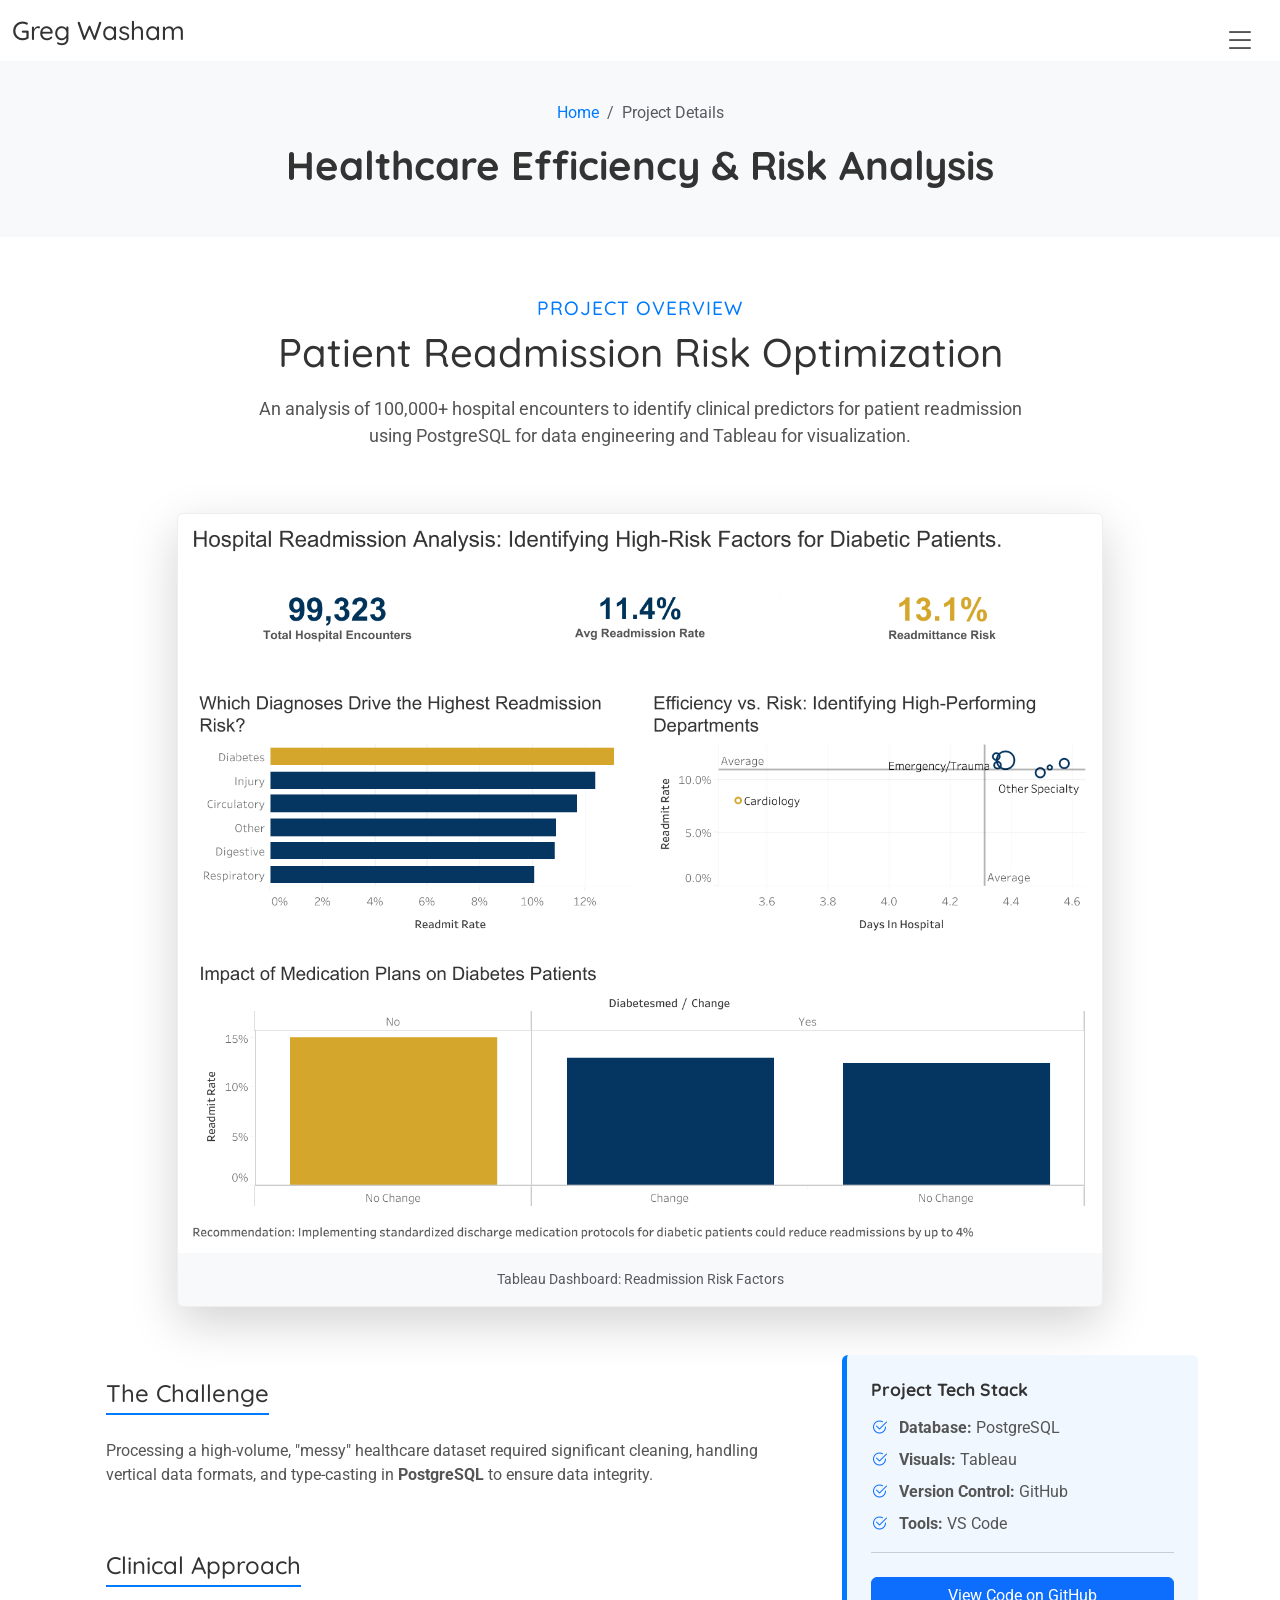
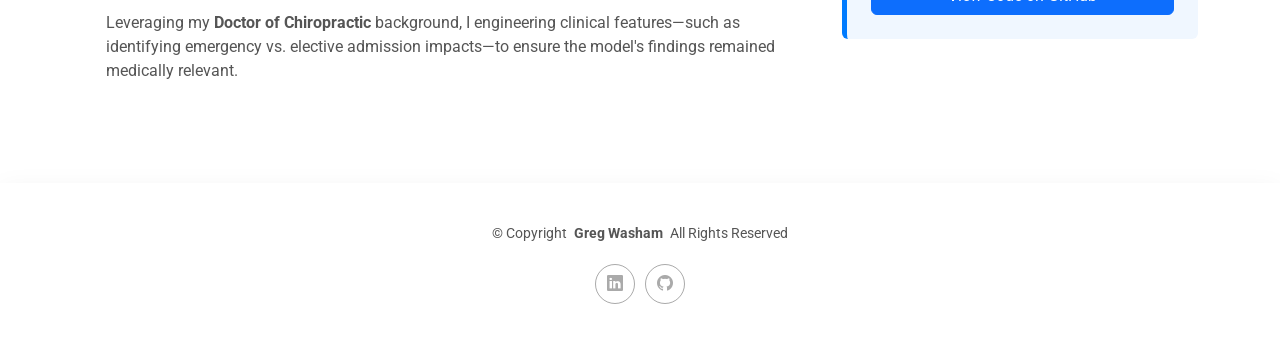
==== portfolio-details-diabetes.html @ 6ea6783a "Updated no-show analysis page" ====
<!DOCTYPE html>
<html lang="en">

<head>
  <meta charset="utf-8">
  <meta content="width=device-width, initial-scale=1.0" name="viewport">
  <title>Project Details - Greg Washam Portfolio</title>
  <meta name="description" content="Healthcare Data Analytics Project: Hospital Efficiency and Risk Analysis">

  <!-- Favicons -->
  <link href="assets/img/favicon.png" rel="icon">
  <link href="assets/img/apple-touch-icon.png" rel="apple-touch-icon">

  <!-- Fonts -->
  <link href="https://fonts.googleapis.com" rel="preconnect">
  <link href="https://fonts.gstatic.com" rel="preconnect" crossorigin>
  <link href="https://fonts.googleapis.com/css2?family=Roboto:wght@300;400;500;700&family=Raleway:wght@300;400;500;700&family=Quicksand:wght@300;400;500;600;700&display=swap" rel="stylesheet">

  <!-- Vendor CSS Files -->
  <link href="assets/vendor/bootstrap/css/bootstrap.min.css" rel="stylesheet">
  <link href="assets/vendor/bootstrap-icons/bootstrap-icons.css" rel="stylesheet">
  <link href="assets/vendor/aos/aos.css" rel="stylesheet">
  <link href="assets/vendor/glightbox/css/glightbox.min.css" rel="stylesheet">
  <link href="assets/vendor/swiper/swiper-bundle.min.css" rel="stylesheet">

  <!-- Main CSS File -->
  <link href="assets/css/main.css" rel="stylesheet">
</head>

<body class="portfolio-details-page">

  <header id="header" class="header d-flex align-items-center position-relative">
    <div class="container-fluid position-relative d-flex align-items-center justify-content-between">
      <a href="index.html" class="logo d-flex align-items-center">
        <h1 class="sitename">Greg Washam</h1>
      </a>
      <nav id="navmenu" class="navmenu">
        <ul>
          <li><a href="index.html#hero">Home</a></li>
          <li><a href="index.html#portfolio">Portfolio</a></li>
          <li><a href="index.html#contact">Contact</a></li>
        </ul>
        <i class="mobile-nav-toggle d-xl-none bi bi-list"></i>
      </nav>
    </div>
  </header>

  <main class="main">

  <!-- Page Title -->
  <div class="page-title" style="padding: 40px 0; background: #f8f9fa;">
    <div class="container text-center">
      <nav aria-label="breadcrumb">
        <ol class="breadcrumb justify-content-center" style="background: transparent;">
          <li class="breadcrumb-item"><a href="index.html">Home</a></li>
          <li class="breadcrumb-item active">Project Details</li>
        </ol>
      </nav>
      <h1 style="font-weight: 700;">Healthcare Efficiency & Risk Analysis</h1>
    </div>
  </div>

  <!-- Portfolio Details Section -->
  <section id="portfolio-details" class="portfolio-details" style="padding: 60px 0;">
    <div class="container">

      <div class="row text-center mb-5">
        <div class="col-lg-12">
          <h2 style="color: #007bff; font-size: 1.2rem; text-transform: uppercase; letter-spacing: 1px;">Project Overview</h2>
          <h3 style="font-size: 2.5rem; margin-bottom: 20px;">Patient Readmission Risk Optimization</h3>
          <p class="mx-auto" style="max-width: 800px; font-size: 1.1rem; color: #555;">
            An analysis of 100,000+ hospital encounters to identify clinical predictors for patient readmission using PostgreSQL for data engineering and Tableau for visualization.
          </p>
        </div>
      </div>

      <!-- Main Visual -->
      <div class="row justify-content-center mb-5">
        <div class="col-lg-10">
          <div class="shadow-lg rounded overflow-hidden bg-light" style="min-height: 300px; border: 1px solid #eee;">
            <!-- Remember to add your screenshot to this path -->
            <img src="assets/img/portfolio/diabetes-dashboard-main (2).png" alt="Tableau Dashboard" class="img-fluid">
            <div class="p-3 text-center text-muted small">Tableau Dashboard: Readmission Risk Factors</div>
          </div>
        </div>
      </div>

      <div class="row gy-4">
        <!-- Left Side: Detail Text -->
        <div class="col-lg-8">
          <div class="content-box p-4">
            <h4 style="border-bottom: 2px solid #007bff; display: inline-block; padding-bottom: 5px;">The Challenge</h4>
            <p class="mt-3">Processing a high-volume, "messy" healthcare dataset required significant cleaning, handling vertical data formats, and type-casting in <strong>PostgreSQL</strong> to ensure data integrity.</p>

            <h4 class="mt-5" style="border-bottom: 2px solid #007bff; display: inline-block; padding-bottom: 5px;">Clinical Approach</h4>
            <p class="mt-3">Leveraging my <strong>Doctor of Chiropractic</strong> background, I engineering clinical features—such as identifying emergency vs. elective admission impacts—to ensure the model's findings remained medically relevant.</p>
          </div>
        </div>

        <!-- Right Side: Quick Stats -->
        <div class="col-lg-4">
          <div class="p-4 rounded" style="background: #f0f7ff; border-left: 5px solid #007bff;">
            <h4 style="font-size: 1.1rem; font-weight: 700;">Project Tech Stack</h4>
            <ul class="list-unstyled mt-3">
              <li class="mb-2"><i class="bi bi-check2-circle text-primary me-2"></i> <strong>Database:</strong> PostgreSQL</li>
              <li class="mb-2"><i class="bi bi-check2-circle text-primary me-2"></i> <strong>Visuals:</strong> Tableau</li>
              <li class="mb-2"><i class="bi bi-check2-circle text-primary me-2"></i> <strong>Version Control:</strong> GitHub</li>
              <li class="mb-2"><i class="bi bi-check2-circle text-primary me-2"></i> <strong>Tools:</strong> VS Code</li>
            </ul>
            <hr>
            <a href="https://github.com/" class="btn btn-primary w-100 mt-2">View Code on GitHub</a>
          </div>
        </div>
      </div>

    </div>
  </section>

</main>

  <footer id="footer" class="footer">
    <div class="container">
      <div class="copyright text-center">
        <p>© <span>Copyright</span> <strong class="px-1">Greg Washam</strong> <span>All Rights Reserved</span></p>
      </div>
      <div class="social-links d-flex justify-content-center">
        <a href="https://www.linkedin.com/in/gregwasham/"><i class="bi bi-linkedin"></i></a>
        <a href="https://github.com/"><i class="bi bi-github"></i></a>
      </div>
    </div>
  </footer>

  <!-- Vendor JS Files -->
  <script src="assets/vendor/bootstrap/js/bootstrap.bundle.min.js"></script>
  <script src="assets/vendor/aos/aos.js"></script>
  <script src="assets/vendor/glightbox/js/glightbox.min.js"></script>
  <script src="assets/vendor/swiper/swiper-bundle.min.js"></script>
  <script src="assets/js/main.js"></script>

</body>
</html>
---- assets/css/main.css ----
/**
* Template Name: MinimalFolio
* Template URL: https://bootstrapmade.com/minimalfolio-bootstrap-portfolio-template/
* Updated: Aug 05 2025 with Bootstrap v5.3.7
* Author: BootstrapMade.com
* License: https://bootstrapmade.com/license/
*/

/*--------------------------------------------------------------
# Font & Color Variables
# Help: https://bootstrapmade.com/color-system/
--------------------------------------------------------------*/
/* Fonts */
:root {
  --default-font: "Roboto",  system-ui, -apple-system, "Segoe UI", Roboto, "Helvetica Neue", Arial, "Noto Sans", "Liberation Sans", sans-serif, "Apple Color Emoji", "Segoe UI Emoji", "Segoe UI Symbol", "Noto Color Emoji";
  --heading-font: "Quicksand",  sans-serif;
  --nav-font: "Raleway",  sans-serif;
}

/* Global Colors - The following color variables are used throughout the website. Updating them here will change the color scheme of the entire website */
:root { 
  --background-color: #ffffff; /* Background color for the entire website, including individual sections */
  --default-color: #555555; /* Default color used for the majority of the text content across the entire website */
  --heading-color: #333333; /* Color for headings, subheadings and title throughout the website */
  --accent-color: #007bff; /* Accent color that represents your brand on the website. It's used for buttons, links, and other elements that need to stand out */
  --surface-color: #ffffff; /* The surface color is used as a background of boxed elements within sections, such as cards, icon boxes, or other elements that require a visual separation from the global background. */
  --contrast-color: #ffffff; /* Contrast color for text, ensuring readability against backgrounds of accent, heading, or default colors. */
}

/* Nav Menu Colors - The following color variables are used specifically for the navigation menu. They are separate from the global colors to allow for more customization options */
:root {
  --nav-color: #555555;  /* The default color of the main navmenu links */
  --nav-hover-color: #000000; /* Applied to main navmenu links when they are hovered over or active */
  --nav-mobile-background-color: #fafafa; /* Used as the background color for mobile navigation menu */
  --nav-dropdown-background-color: #ffffff; /* Used as the background color for dropdown items that appear when hovering over primary navigation items */
  --nav-dropdown-color: #8f8f8f; /* Used for navigation links of the dropdown items in the navigation menu. */
  --nav-dropdown-hover-color: #000000; /* Similar to --nav-hover-color, this color is applied to dropdown navigation links when they are hovered over. */
}

/* Color Presets - These classes override global colors when applied to any section or element, providing reuse of the sam color scheme. */

.light-background {
  --background-color: #fafafa;
  --surface-color: #ffffff;
}

.dark-background {
  --background-color: #060606;
  --default-color: #ffffff;
  --heading-color: #ffffff;
  --surface-color: #252525;
  --contrast-color: #ffffff;
}

/* Smooth scroll */
:root {
  scroll-behavior: smooth;
}

/*--------------------------------------------------------------
# General Styling & Shared Classes
--------------------------------------------------------------*/
body {
  color: var(--default-color);
  background-color: var(--background-color);
  font-family: var(--default-font);
}

a {
  color: var(--accent-color);
  text-decoration: none;
  transition: 0.3s;
}

a:hover {
  color: color-mix(in srgb, var(--accent-color), transparent 25%);
  text-decoration: none;
}

h1,
h2,
h3,
h4,
h5,
h6 {
  color: var(--heading-color);
  font-family: var(--heading-font);
}

/* PHP Email Form Messages
------------------------------*/
.php-email-form .error-message {
  display: none;
  background: #df1529;
  color: #ffffff;
  text-align: left;
  padding: 15px;
  margin-bottom: 24px;
  font-weight: 600;
}

.php-email-form .sent-message {
  display: none;
  color: #ffffff;
  background: #059652;
  text-align: center;
  padding: 15px;
  margin-bottom: 24px;
  font-weight: 600;
}

.php-email-form .loading {
  display: none;
  background: var(--surface-color);
  text-align: center;
  padding: 15px;
  margin-bottom: 24px;
}

.php-email-form .loading:before {
  content: "";
  display: inline-block;
  border-radius: 50%;
  width: 24px;
  height: 24px;
  margin: 0 10px -6px 0;
  border: 3px solid var(--accent-color);
  border-top-color: var(--surface-color);
  animation: php-email-form-loading 1s linear infinite;
}

@keyframes php-email-form-loading {
  0% {
    transform: rotate(0deg);
  }

  100% {
    transform: rotate(360deg);
  }
}

/*--------------------------------------------------------------
# Global Header
--------------------------------------------------------------*/
.header {
  --background-color: rgba(255, 255, 255, 0);
  color: var(--default-color);
  background-color: var(--background-color);
  padding: 15px 0;
  transition: all 0.5s;
  z-index: 997;
}

.header .logo {
  line-height: 1;
}

.header .logo img {
  max-height: 32px;
  margin-right: 8px;
}

.header .logo h1 {
  font-size: 26px;
  margin: 0;
  font-weight: 500;
  color: var(--heading-color);
}

/*--------------------------------------------------------------
# Navigation Menu
--------------------------------------------------------------*/
/* Navmenu */
.mobile-nav-toggle {
  background-color: var(--background-color);
  padding: 4px;
  color: var(--nav-color);
  position: fixed;
  top: 20px;
  right: 20px;
  font-size: 32px;
  line-height: 0;
  cursor: pointer;
  display: block !important;
  z-index: 998;
  transition: 0.3s;
}

.mobile-nav-toggle:hover {
  color: var(--nav-hover-color);
}

.navmenu {
  position: fixed;
  top: 0;
  bottom: 0;
  right: -300px;
  z-index: 997;
  transition: 0.3s;
  width: 300px;
  overflow: hidden;
}

.navmenu ul {
  display: block;
  list-style: none;
  padding: 10px 0;
  margin: 0;
  overflow-y: auto;
  transition: 0.3s;
  z-index: 998;
}

.navmenu a,
.navmenu a:focus {
  color: var(--nav-dropdown-color);
  padding: 10px 20px;
  font-family: var(--nav-font);
  font-size: 15px;
  font-weight: 400;
  display: flex;
  align-items: center;
  justify-content: space-between;
  white-space: nowrap;
  transition: 0.3s;
}

.navmenu a i,
.navmenu a:focus i {
  font-size: 12px;
  line-height: 0;
  margin-left: 5px;
  width: 30px;
  height: 30px;
  display: flex;
  align-items: center;
  justify-content: center;
  border-radius: 50%;
  transition: 0.3s;
  background-color: color-mix(in srgb, var(--accent-color), transparent 90%);
}

.navmenu a i:hover,
.navmenu a:focus i:hover {
  background-color: var(--accent-color);
  color: var(--contrast-color);
}

.navmenu a:hover,
.navmenu .active,
.navmenu .active:focus {
  color: var(--nav-dropdown-hover-color);
}

.navmenu .active i,
.navmenu .active:focus i {
  background-color: var(--accent-color);
  color: var(--contrast-color);
  transform: rotate(180deg);
}

.navmenu .dropdown ul {
  position: static;
  display: none;
  z-index: 99;
  padding: 10px 0;
  margin: 10px 20px;
  box-shadow: none;
  transition: all 0.5s ease-in-out;
}

.navmenu .dropdown>.dropdown-active {
  display: block;
  background-color: var(--nav-dropdown-background-color);
  border: 1px solid color-mix(in srgb, var(--nav-dropdown-color), transparent 90%);
}

.mobile-nav-active {
  overflow: hidden;
}

.mobile-nav-active .mobile-nav-toggle {
  right: 310px;
  font-size: 36px;
}

.mobile-nav-active .navmenu {
  position: fixed;
  overflow: hidden;
  top: 0;
  bottom: 0;
  right: 0;
  background-color: var(--nav-mobile-background-color);
  transition: 0.3s;
}

/*--------------------------------------------------------------
# Global Footer
--------------------------------------------------------------*/
.footer {
  color: var(--default-color);
  background-color: var(--background-color);
  font-size: 14px;
  padding: 40px 0;
  position: relative;
  box-shadow: 0 5px 25px rgba(0, 0, 0, 0.05);
}

.footer .copyright p {
  margin-bottom: 0;
}

.footer .social-links {
  margin-top: 20px;
}

.footer .social-links a {
  display: flex;
  align-items: center;
  justify-content: center;
  width: 40px;
  height: 40px;
  border-radius: 50%;
  border: 1px solid color-mix(in srgb, var(--default-color), transparent 50%);
  font-size: 16px;
  color: color-mix(in srgb, var(--default-color), transparent 50%);
  margin: 0 5px;
  transition: 0.3s;
}

.footer .social-links a:hover {
  color: var(--accent-color);
  border-color: var(--accent-color);
}

.footer .credits {
  margin-top: 10px;
  font-size: 13px;
  text-align: center;
}

/*--------------------------------------------------------------
# Preloader
--------------------------------------------------------------*/
#preloader {
  position: fixed;
  inset: 0;
  z-index: 9999;
  overflow: hidden;
  background-color: var(--background-color);
  transition: all 0.6s ease-out;
  width: 100%;
  height: 100vh;
  display: flex;
  align-items: center;
  justify-content: center;
}

#preloader div {
  width: 13px;
  height: 13px;
  background-color: var(--accent-color);
  border-radius: 50%;
  animation-timing-function: cubic-bezier(0, 1, 1, 0);
  position: absolute;
  left: 50%;
}

#preloader div:nth-child(1) {
  left: calc(50% + 8px);
  animation: animate-preloader-1 0.6s infinite;
}

#preloader div:nth-child(2) {
  left: calc(50% + 8px);
  animation: animate-preloader-2 0.6s infinite;
}

#preloader div:nth-child(3) {
  left: calc(50% + 32px);
  animation: animate-preloader-2 0.6s infinite;
}

#preloader div:nth-child(4) {
  left: calc(50% + 56px);
  animation: animate-preloader-3 0.6s infinite;
}

@keyframes animate-preloader-1 {
  0% {
    transform: scale(0);
  }

  100% {
    transform: scale(1);
  }
}

@keyframes animate-preloader-3 {
  0% {
    transform: scale(1);
  }

  100% {
    transform: scale(0);
  }
}

@keyframes animate-preloader-2 {
  0% {
    transform: translate(0, 0);
  }

  100% {
    transform: translate(24px, 0);
  }
}

/*--------------------------------------------------------------
# Scroll Top Button
--------------------------------------------------------------*/
.scroll-top {
  position: fixed;
  visibility: hidden;
  opacity: 0;
  right: 15px;
  bottom: 15px;
  z-index: 99999;
  background-color: var(--accent-color);
  width: 40px;
  height: 40px;
  border-radius: 4px;
  transition: all 0.4s;
}

.scroll-top i {
  font-size: 24px;
  color: var(--contrast-color);
  line-height: 0;
}

.scroll-top:hover {
  background-color: color-mix(in srgb, var(--accent-color), transparent 20%);
  color: var(--contrast-color);
}

.scroll-top.active {
  visibility: visible;
  opacity: 1;
}

/*--------------------------------------------------------------
# Disable aos animation delay on mobile devices
--------------------------------------------------------------*/
@media screen and (max-width: 768px) {
  [data-aos-delay] {
    transition-delay: 0 !important;
  }
}

/*--------------------------------------------------------------
# Global Page Titles & Breadcrumbs
--------------------------------------------------------------*/
.page-title {
  text-align: center;
  padding: 20px 0;
}

.page-title .breadcrumbs {
  margin-bottom: 1.5rem;
}

.page-title .breadcrumbs .breadcrumb {
  justify-content: center;
  margin: 0;
  padding: 0;
  background: none;
}

.page-title .breadcrumbs .breadcrumb .breadcrumb-item {
  font-size: 0.9rem;
  color: color-mix(in srgb, var(--default-color), transparent 30%);
}

.page-title .breadcrumbs .breadcrumb .breadcrumb-item.active {
  color: var(--accent-color);
}

.page-title .breadcrumbs .breadcrumb .breadcrumb-item a {
  color: inherit;
  text-decoration: none;
  transition: color 0.3s ease;
  font-weight: 300;
}

.page-title .breadcrumbs .breadcrumb .breadcrumb-item a:hover {
  color: var(--accent-color);
}

.page-title .breadcrumbs .breadcrumb .breadcrumb-item a i {
  font-size: 0.9rem;
  margin-right: 0.2rem;
}

.page-title .breadcrumbs .breadcrumb .breadcrumb-item+.breadcrumb-item::before {
  color: color-mix(in srgb, var(--default-color), transparent 50%);
}

.page-title .title-wrapper {
  max-width: 800px;
  margin: 0 auto;
  padding: 1rem 0;
}

.page-title .title-wrapper h1 {
  font-size: 2.5rem;
  margin-bottom: 1rem;
  font-weight: 400;
  color: var(--heading-color);
}

.page-title .title-wrapper p {
  font-size: 1.1rem;
  color: color-mix(in srgb, var(--default-color), transparent 20%);
  margin: 0;
  line-height: 1.6;
}

@media (max-width: 768px) {
  .page-title .title-wrapper h1 {
    font-size: 2rem;
  }

  .page-title .title-wrapper p {
    font-size: 1rem;
  }
}

@media (max-width: 576px) {
  .page-title .title-wrapper h1 {
    font-size: 1.75rem;
  }
}

/*--------------------------------------------------------------
# Global Sections
--------------------------------------------------------------*/
section,
.section {
  color: var(--default-color);
  background-color: var(--background-color);
  padding: 60px 0;
  overflow: clip;
}

/*--------------------------------------------------------------
# Global Section Titles
--------------------------------------------------------------*/
.section-title {
  text-align: center;
  padding-bottom: 60px;
  position: relative;
}

.section-title h2 {
  font-size: 32px;
  font-weight: 400;
  margin-bottom: 15px;
}

.section-title p {
  margin-bottom: 0;
  font-size: 14px;
  font-weight: 300;
}

/*--------------------------------------------------------------
# Hero Section
--------------------------------------------------------------*/
.hero {
  padding-top: 60px;
  min-height: 100vh;
  display: flex;
  align-items: center;
  padding-bottom: 120px;
  /* Typographic system for hero */
  /* CTAs */
  /* Meta row */
  /* Portrait block */
  /* Gentle section visual calm */
  /* Spacing rhythm */
  /* Subtle parallax simulation for large screens */
  /* Responsive refinements */
}

.hero .intro .eyebrow .dot {
  width: 8px;
  height: 8px;
  border-radius: 50%;
  background: var(--accent-color);
  flex: 0 0 auto;
}

.hero .intro .eyebrow .text {
  font-family: var(--nav-font);
  font-size: 14px;
  letter-spacing: 0.12em;
  text-transform: uppercase;
  color: color-mix(in srgb, var(--default-color), transparent 30%);
}

.hero .intro .display-heading {
  font-family: var(--heading-font);
  font-weight: 300;
  font-size: clamp(36px, 5vw, 56px);
  line-height: 1.15;
  letter-spacing: -0.02em;
  margin-bottom: 10px;
}

.hero .intro .lead {
  font-size: 18px;
  line-height: 1.8;
  color: color-mix(in srgb, var(--default-color), transparent 10%);
  max-width: 58ch;
}

.hero .btn-ghost {
  --_border: color-mix(in srgb, var(--default-color), transparent 80%);
  --_hover: color-mix(in srgb, var(--accent-color), transparent 85%);
  border: 1px solid var(--_border);
  color: var(--default-color);
  background-color: var(--surface-color);
  padding: 10px 18px;
  border-radius: 8px;
  transition: all 0.3s ease-in-out;
}

.hero .btn-ghost:hover,
.hero .btn-ghost:focus {
  border-color: var(--accent-color);
  color: var(--accent-color);
  box-shadow: 0 6px 20px color-mix(in srgb, var(--accent-color), transparent 90%);
  outline: none;
}

.hero .btn-ghost:active {
  transform: translateY(1px);
}

.hero .link-underline {
  position: relative;
  color: var(--accent-color);
  font-weight: 400;
  padding-bottom: 2px;
  transition: color 0.3s ease-in-out;
}

.hero .link-underline:after {
  content: "";
  position: absolute;
  left: 0;
  bottom: -2px;
  width: 100%;
  height: 1px;
  background: color-mix(in srgb, var(--accent-color), transparent 40%);
  transform: scaleX(0.6);
  transform-origin: left;
  transition: transform 0.3s ease-in-out, background 0.3s ease-in-out;
}

.hero .link-underline:hover,
.hero .link-underline:focus {
  color: color-mix(in srgb, var(--accent-color), transparent 10%);
  outline: none;
  border-radius: 4px;
}

.hero .link-underline:hover:after,
.hero .link-underline:focus:after {
  transform: scaleX(1);
  background: var(--accent-color);
}

.hero .meta .meta-item {
  color: color-mix(in srgb, var(--default-color), transparent 20%);
}

.hero .meta .meta-item i {
  color: var(--accent-color);
}

.hero .portrait-wrap .portrait-img {
  width: 100%;
  height: auto;
  border-radius: 10px;
  display: block;
  box-shadow: 0 20px 60px color-mix(in srgb, var(--default-color), transparent 90%);
  transform: translateZ(0);
  transition: transform 0.4s ease-in-out, box-shadow 0.4s ease-in-out;
}

.hero .portrait-wrap:hover .portrait-img {
  transform: scale(1.015);
  box-shadow: 0 28px 80px color-mix(in srgb, var(--accent-color), transparent 90%);
}

.hero .portrait-wrap .badge.note {
  position: absolute;
  right: 12px;
  bottom: 12px;
  display: inline-flex;
  align-items: center;
  gap: 8px;
  padding: 8px 12px;
  border-radius: 999px;
  background: color-mix(in srgb, var(--accent-color), var(--surface-color) 85%);
  color: var(--default-color);
  font-size: 13px;
  backdrop-filter: blur(6px);
  box-shadow: 0 10px 30px color-mix(in srgb, var(--accent-color), transparent 88%);
}

.hero .portrait-wrap .badge.note i {
  color: var(--accent-color);
}

section .hero {
  background: var(--background-color);
}

.hero .cta-group {
  gap: 16px;
}

@media (min-width: 992px) {
  .hero .portrait-wrap {
    will-change: transform;
  }
}

@media (max-width: 992px) {
  .hero .intro .lead {
    font-size: 17px;
  }

  .hero .portrait-wrap .badge.note {
    transform: scale(0.95);
  }
}

@media (max-width: 576px) {
  .hero .intro .display-heading {
    font-size: 34px;
  }

  .hero .cta-group {
    flex-direction: column;
    align-items: flex-start;
  }
}

/*--------------------------------------------------------------
# About Section
--------------------------------------------------------------*/
.about {
  /* Layout rhythm */
  --maxw: 1200px;
  --space-1: 16px;
  --space-2: 24px;
  --space-3: 40px;
  --space-4: 64px;
  --radius-s: 6px;
  --shadow-soft: 0 10px 30px color-mix(in srgb, var(--default-color), transparent 92%);
}

.about .container {
  max-width: var(--maxw);
}

.about .intro-wrap {
  margin-bottom: var(--space-4);
}

.about .intro-content .eyebrow {
  display: inline-block;
  letter-spacing: 0.12em;
  text-transform: uppercase;
  font-size: 12px;
  color: color-mix(in srgb, var(--default-color), transparent 40%);
  margin-bottom: var(--space-1);
}

.about .intro-content .headline {
  font-family: var(--heading-font);
  font-weight: 300;
  line-height: 1.2;
  font-size: clamp(28px, 4vw, 44px);
  margin: 0 0 var(--space-2) 0;
}

.about .intro-content .lead {
  font-size: 18px;
  line-height: 1.8;
  color: color-mix(in srgb, var(--default-color), transparent 10%);
  margin-bottom: var(--space-2);
}

.about .intro-content p {
  line-height: 1.8;
  margin-bottom: var(--space-2);
  color: color-mix(in srgb, var(--default-color), transparent 5%);
}

.about .intro-content .cta-group {
  display: flex;
  gap: var(--space-2);
  align-items: center;
  margin-top: var(--space-2);
}

.about .intro-content .cta-group .btn-ghost {
  display: inline-flex;
  align-items: center;
  gap: 8px;
  padding: 12px 18px;
  border-radius: var(--radius-s);
  color: var(--accent-color);
  background: color-mix(in srgb, var(--accent-color), transparent 92%);
  border: 1px solid color-mix(in srgb, var(--accent-color), transparent 70%);
  transition: 0.3s ease-in-out;
}

.about .intro-content .cta-group .btn-ghost:hover,
.about .intro-content .cta-group .btn-ghost:focus {
  color: var(--contrast-color);
  background: var(--accent-color);
  border-color: var(--accent-color);
  outline: none;
  box-shadow: 0 0 0 3px color-mix(in srgb, var(--accent-color), transparent 70%);
}

.about .intro-content .cta-group .link-underline {
  display: inline-flex;
  align-items: center;
  gap: 8px;
  position: relative;
  color: var(--accent-color);
  padding-bottom: 4px;
  transition: 0.3s ease-in-out;
}

.about .intro-content .cta-group .link-underline::after {
  content: "";
  position: absolute;
  left: 0;
  right: 0;
  bottom: 0;
  height: 1px;
  background: color-mix(in srgb, var(--accent-color), transparent 40%);
  transform: scaleX(0.4);
  transform-origin: left;
  transition: 0.3s ease-in-out;
}

.about .intro-content .cta-group .link-underline:hover,
.about .intro-content .cta-group .link-underline:focus {
  color: color-mix(in srgb, var(--accent-color), transparent 10%);
  outline: none;
}

.about .intro-content .cta-group .link-underline:hover::after,
.about .intro-content .cta-group .link-underline:focus::after {
  transform: scaleX(1);
}

.about .profile-figure {
  margin: 0;
}

.about .profile-figure .profile-photo {
  width: 88%;
  max-width: 440px;
  border-radius: 18px;
  box-shadow: var(--shadow-soft);
  transform: translateY(0);
  transition: transform 0.3s ease-in-out;
}

.about .profile-figure .profile-caption {
  margin-top: var(--space-2);
  display: flex;
  align-items: center;
  gap: var(--space-2);
}

.about .profile-figure .profile-caption .signature {
  max-width: 160px;
  filter: grayscale(100%);
  opacity: 0.85;
}

.about .profile-figure .profile-caption .meta {
  font-size: 14px;
  color: color-mix(in srgb, var(--default-color), transparent 20%);
}

.about .profile-figure .profile-caption .meta .funfact {
  font-size: 13px;
  margin-top: 4px;
  color: color-mix(in srgb, var(--default-color), transparent 35%);
}

.about .profile-figure:hover .profile-photo {
  transform: translateY(-4px);
}

.about .skills-wrap {
  margin-top: var(--space-4);
  margin-bottom: var(--space-4);
}

.about .skills-wrap .skill-item {
  padding: var(--space-2);
  border-radius: var(--radius-s);
  transition: 0.3s ease-in-out;
  background: color-mix(in srgb, var(--surface-color), var(--accent-color) 2%);
  border: 1px solid color-mix(in srgb, var(--default-color), transparent 88%);
  height: 100%;
}

.about .skills-wrap .skill-item i {
  font-size: 24px;
  color: var(--accent-color);
  margin-bottom: var(--space-1);
  display: inline-block;
}

.about .skills-wrap .skill-item h3 {
  font-size: 16px;
  margin-bottom: 6px;
  font-weight: 500;
}

.about .skills-wrap .skill-item p {
  margin: 0;
  font-size: 14px;
  color: color-mix(in srgb, var(--default-color), transparent 25%);
}

.about .skills-wrap .skill-item:hover {
  transform: translateY(-3px);
  border-color: color-mix(in srgb, var(--accent-color), transparent 60%);
  box-shadow: var(--shadow-soft);
}

.about .journey-wrap {
  margin-bottom: var(--space-4);
}

.about .journey-wrap .timeline-item {
  position: relative;
  padding-left: 26px;
}

.about .journey-wrap .timeline-item time {
  display: inline-block;
  font-size: 12px;
  letter-spacing: 0.08em;
  text-transform: uppercase;
  color: color-mix(in srgb, var(--default-color), transparent 45%);
  margin-bottom: 6px;
}

.about .journey-wrap .timeline-item h4 {
  font-size: 18px;
  font-weight: 400;
  margin: 0 0 6px;
}

.about .journey-wrap .timeline-item p {
  font-size: 14px;
  color: color-mix(in srgb, var(--default-color), transparent 25%);
  margin: 0;
}

.about .journey-wrap .timeline-item .dot {
  position: absolute;
  left: 0;
  top: 4px;
  width: 10px;
  height: 10px;
  border-radius: 50%;
  background: var(--accent-color);
  box-shadow: 0 0 0 6px color-mix(in srgb, var(--accent-color), transparent 80%);
}

.about .personal-quote {
  margin: var(--space-3) 0 var(--space-4);
  padding: var(--space-2) 0;
  text-align: center;
}

.about .personal-quote p {
  font-family: var(--heading-font);
  font-weight: 300;
  font-size: clamp(20px, 3vw, 28px);
  line-height: 1.5;
  color: color-mix(in srgb, var(--default-color), transparent 5%);
  margin: 0 auto;
  max-width: 800px;
}

.about .facts-wrap .fact-pill {
  display: flex;
  align-items: center;
  justify-content: center;
  gap: 10px;
  padding: 10px 14px;
  border-radius: 999px;
  border: 1px solid color-mix(in srgb, var(--default-color), transparent 85%);
  background: var(--surface-color);
  color: color-mix(in srgb, var(--default-color), transparent 10%);
  transition: 0.3s ease-in-out;
}

.about .facts-wrap .fact-pill i {
  color: var(--accent-color);
}

.about .facts-wrap .fact-pill span {
  font-size: 14px;
}

.about .facts-wrap .fact-pill:hover {
  transform: translateY(-2px);
  border-color: color-mix(in srgb, var(--accent-color), transparent 60%);
  box-shadow: var(--shadow-soft);
}

.about .facts-wrap .fact-pill:focus-within {
  box-shadow: 0 0 0 3px color-mix(in srgb, var(--accent-color), transparent 70%);
}

@media (max-width: 992px) {
  .about .profile-figure {
    text-align: center !important;
  }

  .about .profile-figure .profile-photo {
    width: 72%;
  }

  .about .intro-content .cta-group {
    flex-wrap: wrap;
  }
}

@media (max-width: 576px) {
  .about .profile-figure .profile-photo {
    width: 100%;
  }

  .about .skills-wrap {
    margin-top: var(--space-3);
  }
}

/*--------------------------------------------------------------
# Skills Section
--------------------------------------------------------------*/
.skills {
  padding-top: 60px;
  padding-bottom: 60px;
  /* Design tokens for this section */
  --radius: 8px;
  --muted: color-mix(in srgb, var(--default-color), transparent 65%);
  --soft-border: color-mix(in srgb, var(--default-color), transparent 85%);
  --soft-shadow: 0 8px 24px color-mix(in srgb, var(--default-color), transparent 94%);
  --accent-soft: color-mix(in srgb, var(--accent-color), var(--background-color) 85%);
  /* Focus styles for accessibility */
  /* Subtle divider behavior via spacing rhythm */
  /* Swiper compatibility snippet (kept global for any future slider inside) */
  /* Responsive tweaks */
}

.skills .skill-block {
  padding: 22px 6px 6px 6px;
  border-radius: var(--radius);
  transition: transform 0.3s ease-in-out, box-shadow 0.3s ease-in-out;
  position: relative;
}

.skills .skill-block:hover {
  transform: translateY(-2px);
}

.skills .skill-block header .skill-title {
  font-size: 18px;
  font-weight: 400;
  margin: 0;
}

.skills .skill-block header .skill-badge {
  font-size: 12px;
  padding: 4px 10px;
  border-radius: 999px;
  color: var(--accent-color);
  background: color-mix(in srgb, var(--accent-color), transparent 92%);
  border: 1px solid color-mix(in srgb, var(--accent-color), transparent 80%);
}

.skills .skill-block .skill-desc {
  color: var(--muted);
  font-size: 15px;
  line-height: 1.8;
  margin-bottom: 14px;
}

.skills .skill-block .progress.slim {
  height: 6px;
  background-color: color-mix(in srgb, var(--default-color), transparent 90%);
  border-radius: 999px;
  overflow: hidden;
}

.skills .skill-block .progress.slim .progress-bar {
  width: 0%;
  background: linear-gradient(90deg, var(--accent-color), color-mix(in srgb, var(--accent-color), transparent 20%));
  transition: width 0.6s ease-in-out;
}

.skills .soft-card {
  background: var(--surface-color);
  border: 1px solid var(--soft-border);
  box-shadow: var(--soft-shadow);
}

.skills .soft-card .mini-head {
  font-weight: 400;
  letter-spacing: 0.3px;
  font-size: 16px;
  color: var(--heading-color);
  margin-bottom: 10px;
}

.skills .soft-card .tool-list li {
  padding: 8px 0;
  border-bottom: 1px dashed color-mix(in srgb, var(--default-color), transparent 88%);
}

.skills .soft-card .tool-list li:last-child {
  border-bottom: 0;
}

.skills .soft-card .tool-list li i {
  color: var(--accent-color);
  font-size: 18px;
  line-height: 1;
}

.skills .soft-card .tool-list li span {
  color: var(--default-color);
}

.skills .note {
  color: var(--muted);
  font-size: 16px;
  line-height: 1.8;
}

.skills a:focus-visible,
.skills button:focus-visible,
.skills .skill-block:focus-visible,
.skills .soft-card:focus-visible {
  outline: 2px solid var(--accent-color);
  outline-offset: 3px;
  border-radius: calc(var(--radius) - 2px);
}

.skills .alt-grid {
  margin-top: 60px;
}

.skills .swiper-wrapper {
  height: auto !important;
}

@media (max-width: 992px) {
  .skills .intro-wrap .headline {
    font-size: clamp(26px, 4.2vw, 36px);
  }
}

@media (max-width: 768px) {
  .skills .soft-card {
    padding: 24px !important;
  }

  .skills .skill-block {
    padding-top: 18px;
  }
}

/*--------------------------------------------------------------
# Resume Section
--------------------------------------------------------------*/
.resume .resume-navigation {
  gap: 4rem;
  margin-bottom: 5rem;
  padding: 2rem 0;
  border-bottom: 1px solid color-mix(in srgb, var(--default-color), transparent 90%);
  border: none;
}

@media (max-width: 992px) {
  .resume .resume-navigation {
    padding: 0;
  }
}

.resume .resume-navigation .nav-item .nav-link {
  background: none;
  border: none;
  display: flex;
  align-items: center;
  gap: 1rem;
  cursor: pointer;
  padding: 1rem 1.5rem;
  border-radius: 0;
  transition: all 0.3s ease;
  position: relative;
  color: var(--default-color);
}

.resume .resume-navigation .nav-item .nav-link .nav-number {
  font-size: 0.875rem;
  font-weight: 300;
  color: color-mix(in srgb, var(--default-color), transparent 50%);
  transition: color 0.3s ease;
}

.resume .resume-navigation .nav-item .nav-link .nav-label {
  font-size: 1rem;
  font-weight: 400;
  color: var(--default-color);
  transition: color 0.3s ease;
}

.resume .resume-navigation .nav-item .nav-link::after {
  content: "";
  position: absolute;
  bottom: -2rem;
  left: 50%;
  transform: translateX(-50%) scaleX(0);
  width: 100%;
  height: 2px;
  background: var(--accent-color);
  transition: transform 0.3s ease;
}

.resume .resume-navigation .nav-item .nav-link:hover,
.resume .resume-navigation .nav-item .nav-link.active {
  background: none;
  border: none;
  box-shadow: none;
}

.resume .resume-navigation .nav-item .nav-link:hover .nav-number,
.resume .resume-navigation .nav-item .nav-link.active .nav-number {
  color: var(--accent-color);
}

.resume .resume-navigation .nav-item .nav-link:hover .nav-label,
.resume .resume-navigation .nav-item .nav-link.active .nav-label {
  color: var(--accent-color);
}

.resume .resume-navigation .nav-item .nav-link:hover::after,
.resume .resume-navigation .nav-item .nav-link.active::after {
  transform: translateX(-50%) scaleX(1);
}

.resume .resume-navigation .nav-item .nav-link:focus {
  outline: none;
  box-shadow: none;
}

@media (max-width: 992px) {
  .resume .resume-navigation .nav-item .nav-link::after {
    display: none;
  }
}

.resume .resume-content .tab-pane {
  min-height: 400px;
}

.resume .resume-content .section-intro {
  text-align: center;
  max-width: 600px;
  margin: 0 auto 4rem;
}

.resume .resume-content .section-intro h2 {
  font-size: 2.25rem;
  font-weight: 300;
  margin-bottom: 1.5rem;
  letter-spacing: -0.02em;
}

.resume .resume-content .section-intro p {
  font-size: 1.125rem;
  line-height: 1.7;
  color: color-mix(in srgb, var(--default-color), transparent 30%);
  font-weight: 300;
}

.resume .experience-grid {
  max-width: 800px;
  margin: 0 auto;
}

.resume .experience-grid .experience-item {
  padding: 2.5rem 0;
  border-bottom: 1px solid color-mix(in srgb, var(--default-color), transparent 92%);
}

.resume .experience-grid .experience-item:last-child {
  border-bottom: none;
}

.resume .experience-grid .experience-item .item-header {
  display: flex;
  justify-content: space-between;
  align-items: flex-start;
  margin-bottom: 1.5rem;
}

.resume .experience-grid .experience-item .item-header .position-info h3 {
  font-size: 1.375rem;
  font-weight: 400;
  margin-bottom: 0.5rem;
  line-height: 1.3;
}

.resume .experience-grid .experience-item .item-header .position-info .company {
  font-size: 1rem;
  color: var(--accent-color);
  font-weight: 400;
}

.resume .experience-grid .experience-item .item-header .period {
  font-size: 0.9rem;
  color: color-mix(in srgb, var(--default-color), transparent 40%);
  font-weight: 300;
  white-space: nowrap;
  margin-left: 2rem;
}

.resume .experience-grid .experience-item .item-content p {
  font-size: 1rem;
  line-height: 1.7;
  color: color-mix(in srgb, var(--default-color), transparent 25%);
  margin: 0;
  font-weight: 300;
}

.resume .education-list {
  max-width: 700px;
  margin: 0 auto;
}

.resume .education-list .education-entry {
  display: flex;
  gap: 3rem;
  padding: 2rem 0;
  border-bottom: 1px solid color-mix(in srgb, var(--default-color), transparent 92%);
}

.resume .education-list .education-entry:last-child {
  border-bottom: none;
}

.resume .education-list .education-entry .degree-year {
  flex-shrink: 0;
  font-size: 1.125rem;
  font-weight: 400;
  color: var(--accent-color);
  width: 80px;
}

.resume .education-list .education-entry .degree-details {
  flex: 1;
}

.resume .education-list .education-entry .degree-details h3 {
  font-size: 1.25rem;
  font-weight: 400;
  margin-bottom: 0.5rem;
  line-height: 1.3;
}

.resume .education-list .education-entry .degree-details .institution {
  font-size: 1rem;
  color: color-mix(in srgb, var(--default-color), transparent 30%);
  margin-bottom: 1rem;
  font-weight: 300;
}

.resume .education-list .education-entry .degree-details p {
  font-size: 0.95rem;
  line-height: 1.6;
  color: color-mix(in srgb, var(--default-color), transparent 35%);
  margin: 0;
  font-weight: 300;
}

.resume .skills-categories {
  max-width: 800px;
  margin: 0 auto;
}

.resume .skills-categories .skill-category {
  margin-bottom: 3rem;
}

.resume .skills-categories .skill-category:last-child {
  margin-bottom: 0;
}

.resume .skills-categories .skill-category h3 {
  font-size: 1.25rem;
  font-weight: 400;
  margin-bottom: 1.5rem;
  text-align: center;
}

.resume .skills-categories .skill-category .skill-tags {
  display: flex;
  flex-wrap: wrap;
  gap: 1rem;
  justify-content: center;
}

.resume .skills-categories .skill-category .skill-tags .skill-tag {
  background: var(--surface-color);
  border: 1px solid color-mix(in srgb, var(--default-color), transparent 85%);
  padding: 0.75rem 1.5rem;
  font-size: 0.9rem;
  font-weight: 300;
  color: var(--default-color);
  border-radius: 0;
  transition: all 0.3s ease;
}

.resume .skills-categories .skill-category .skill-tags .skill-tag:hover {
  border-color: var(--accent-color);
  color: var(--accent-color);
}

@media (max-width: 992px) {
  .resume .resume-navigation {
    gap: 2rem;
    margin-bottom: 3rem;
  }

  .resume .resume-navigation .nav-item .nav-link {
    padding: 0.75rem 1rem;
  }

  .resume .resume-navigation .nav-item .nav-link .nav-label {
    font-size: 0.9rem;
  }

  .resume .section-intro {
    margin-bottom: 3rem;
  }

  .resume .section-intro h2 {
    font-size: 1.875rem;
  }

  .resume .section-intro p {
    font-size: 1rem;
  }

  .resume .experience-grid .experience-item .item-header {
    flex-direction: column;
    gap: 1rem;
  }

  .resume .experience-grid .experience-item .item-header .period {
    margin-left: 0;
  }

  .resume .education-list .education-entry {
    gap: 2rem;
  }

  .resume .education-list .education-entry .degree-year {
    width: 60px;
  }
}

@media (max-width: 768px) {
  .resume .resume-navigation {
    flex-direction: column;
    gap: 1rem;
    align-items: center;
  }

  .resume .resume-navigation .nav-item {
    width: 100%;
  }

  .resume .resume-navigation .nav-item .nav-link {
    justify-content: center;
    width: 100%;
  }

  .resume .education-list .education-entry {
    flex-direction: column;
    gap: 0.5rem;
  }

  .resume .skills-categories .skill-category .skill-tags {
    gap: 0.75rem;
  }

  .resume .skills-categories .skill-category .skill-tags .skill-tag {
    padding: 0.6rem 1.2rem;
    font-size: 0.85rem;
  }
}

@media (max-width: 576px) {
  .resume .section-intro h2 {
    font-size: 1.625rem;
  }

  .resume .experience-grid .experience-item {
    padding: 2rem 0;
  }

  .resume .experience-grid .experience-item .item-header .position-info h3 {
    font-size: 1.25rem;
  }

  .resume .skills-categories .skill-category .skill-tags .skill-tag {
    padding: 0.5rem 1rem;
    font-size: 0.8rem;
  }

  .resume .resume-navigation .nav-item .nav-link {
    padding: 0.5rem 1rem;
    gap: 0.5rem;
  }

  .resume .resume-navigation .nav-item .nav-link .nav-number {
    font-size: 0.75rem;
  }

  .resume .resume-navigation .nav-item .nav-link .nav-label {
    font-size: 0.85rem;
  }
}

/*--------------------------------------------------------------
# Portfolio Section
--------------------------------------------------------------*/
.portfolio .portfolio-filters-wrapper {
  text-align: center;
  margin-bottom: 80px;
}

.portfolio .portfolio-filters {
  display: inline-flex;
  align-items: center;
  gap: 40px;
  padding: 0;
  margin: 0;
  list-style: none;
  position: relative;
}

.portfolio .portfolio-filters::after {
  content: "";
  position: absolute;
  bottom: -8px;
  left: 0;
  width: 100%;
  height: 1px;
  background: color-mix(in srgb, var(--default-color), transparent 90%);
}

.portfolio .portfolio-filters li {
  position: relative;
  cursor: pointer;
  padding: 12px 0;
  font-size: 15px;
  font-weight: 400;
  color: color-mix(in srgb, var(--default-color), transparent 30%);
  transition: all 0.4s ease-out;
  letter-spacing: 0.5px;
}

.portfolio .portfolio-filters li::after {
  content: "";
  position: absolute;
  bottom: -8px;
  left: 50%;
  width: 0;
  height: 2px;
  background: var(--accent-color);
  transition: all 0.4s ease-out;
  transform: translateX(-50%);
}

.portfolio .portfolio-filters li:hover {
  color: var(--default-color);
}

.portfolio .portfolio-filters li.filter-active {
  color: var(--default-color);
}

.portfolio .portfolio-filters li.filter-active::after {
  width: 100%;
}

@media (max-width: 768px) {
  .portfolio .portfolio-filters {
    flex-wrap: wrap;
    gap: 20px;
    justify-content: center;
  }
}

.portfolio .portfolio-card {
  background: var(--surface-color);
  transition: all 0.4s ease-out;
  overflow: hidden;
}

.portfolio .portfolio-card:hover {
  transform: translateY(-8px);
}

.portfolio .portfolio-card:hover .image-container img {
  transform: scale(1.05);
}

.portfolio .portfolio-card:hover .overlay {
  opacity: 1;
  visibility: visible;
}

.portfolio .portfolio-card:hover .content h3 {
  color: var(--accent-color);
}

.portfolio .image-container {
  position: relative;
  overflow: hidden;
  aspect-ratio: 4/3;
  border-radius: 8px;
}

.portfolio .image-container img {
  width: 100%;
  height: 100%;
  object-fit: cover;
  transition: transform 0.6s ease-out;
}

.portfolio .image-container .overlay {
  position: absolute;
  top: 0;
  left: 0;
  right: 0;
  bottom: 0;
  background: color-mix(in srgb, var(--accent-color), transparent 50%);
  display: flex;
  align-items: center;
  justify-content: center;
  opacity: 0;
  visibility: hidden;
  transition: all 0.4s ease-out;
  backdrop-filter: blur(2px);
}

.portfolio .image-container .overlay-content {
  display: flex;
  gap: 20px;
  transform: translateY(20px);
  transition: transform 0.4s ease-out 0.1s;
}

.portfolio-card:hover .portfolio .image-container .overlay-content {
  transform: translateY(0);
}

.portfolio .image-container .overlay-content a {
  width: 50px;
  height: 50px;
  background: var(--surface-color);
  color: var(--heading-color);
  display: flex;
  align-items: center;
  justify-content: center;
  border-radius: 50%;
  transition: all 0.3s ease;
  font-size: 18px;
}

.portfolio .image-container .overlay-content a:hover {
  background: var(--accent-color);
  color: var(--contrast-color);
  transform: scale(1.1);
}

.portfolio .content {
  padding: 30px 0;
  text-align: center;
}

.portfolio .content h3 {
  font-size: 20px;
  font-weight: 400;
  margin-bottom: 8px;
  transition: color 0.3s ease;
  letter-spacing: 0.5px;
}

.portfolio .content p {
  color: color-mix(in srgb, var(--default-color), transparent 40%);
  font-size: 14px;
  line-height: 1.6;
  margin: 0;
  letter-spacing: 0.3px;
}

@media (min-width: 992px) {
  .portfolio .portfolio-grid {
    grid-template-columns: repeat(3, 1fr);
  }
}

@media (min-width: 1200px) {
  .portfolio .portfolio-grid {
    grid-template-columns: repeat(4, 1fr);
    gap: 50px;
  }
}

/*--------------------------------------------------------------
# Testimonials Section
--------------------------------------------------------------*/
.testimonials p {
  line-height: 1.7;
  color: var(--default-color);
}

.testimonials .testimonial {
  max-width: 500px;
  text-align: center;
  margin-bottom: 30px;
}

.testimonials .testimonial .name {
  font-size: 18px;
  color: var(--heading-color);
}

.testimonials .testimonial .img-wrap img {
  margin: 0 auto;
  width: 70px;
  height: 70px;
  border-radius: 50%;
}

.testimonials .swiper-pagination {
  position: absolute;
  bottom: 0px;
}

.testimonials .swiper-pagination .swiper-pagination-bullet {
  margin: 0 5px;
  background-color: color-mix(in srgb, var(--default-color) 65%, transparent);
  opacity: 0.3;
}

.testimonials .swiper-pagination .swiper-pagination-bullet.swiper-pagination-bullet-active {
  background: var(--accent-color);
  opacity: 1;
}

/*--------------------------------------------------------------
# Services Section
--------------------------------------------------------------*/
.services {
  padding: 100px 0 80px;
}

.services .service-grid {
  gap: 60px 0;
}

.services .service-item {
  padding: 0;
  text-align: left;
  transition: all 0.4s ease;
}

.services .service-item:hover {
  transform: translateY(-8px);
}

.services .service-item:hover .service-icon {
  transform: scale(1.05);
}

.services .service-item:hover .service-link a {
  color: var(--accent-color);
}

.services .service-item:hover .service-link a i {
  transform: translateX(5px);
}

.services .service-item .service-icon {
  width: 80px;
  height: 80px;
  margin-bottom: 40px;
  display: flex;
  align-items: center;
  justify-content: center;
  border-radius: 8px;
  background: color-mix(in srgb, var(--accent-color), transparent 92%);
  transition: all 0.4s ease;
}

.services .service-item .service-icon i {
  font-size: 32px;
  color: var(--accent-color);
  transition: all 0.3s ease;
}

.services .service-item h3 {
  font-size: 24px;
  font-weight: 300;
  margin-bottom: 24px;
  line-height: 1.3;
}

.services .service-item h3 a {
  color: var(--heading-color);
  text-decoration: none;
  transition: color 0.3s ease;
}

.services .service-item h3 a:hover {
  color: var(--accent-color);
}

.services .service-item p {
  font-size: 16px;
  line-height: 1.7;
  color: var(--default-color);
  margin-bottom: 32px;
  opacity: 0.85;
}

.services .service-item .service-link a {
  display: inline-flex;
  align-items: center;
  gap: 8px;
  font-size: 14px;
  font-weight: 500;
  color: var(--default-color);
  text-decoration: none;
  text-transform: uppercase;
  letter-spacing: 0.5px;
  transition: all 0.3s ease;
}

.services .service-item .service-link a span {
  position: relative;
}

.services .service-item .service-link a i {
  font-size: 12px;
  transition: transform 0.3s ease;
}

.services .service-item .service-link a:hover {
  color: var(--accent-color);
}

@media (max-width: 768px) {
  .services {
    padding: 60px 0;
  }

  .services .service-intro {
    font-size: 16px;
    margin-bottom: 60px;
  }

  .services .service-grid {
    gap: 50px 0;
  }

  .services .service-item .service-icon {
    width: 70px;
    height: 70px;
    margin-bottom: 30px;
  }

  .services .service-item .service-icon i {
    font-size: 28px;
  }

  .services .service-item h3 {
    font-size: 22px;
    margin-bottom: 20px;
  }

  .services .service-item p {
    margin-bottom: 28px;
  }
}

/*--------------------------------------------------------------
# Faq Section
--------------------------------------------------------------*/
.faq .faq-item {
  margin-bottom: 0;
  border-bottom: 1px solid color-mix(in srgb, var(--default-color), transparent 90%);
  transition: all 0.4s cubic-bezier(0.25, 0.46, 0.45, 0.94);
}

.faq .faq-item:last-child {
  border-bottom: none;
}

.faq .faq-item.faq-active .faq-header .faq-number {
  color: var(--accent-color);
  font-weight: 500;
}

.faq .faq-item.faq-active .faq-header h4 {
  color: var(--accent-color);
}

.faq .faq-item.faq-active .faq-header .faq-toggle {
  color: var(--accent-color);
  transform: rotate(0deg);
}

.faq .faq-item.faq-active .faq-header .faq-toggle i.bi-plus {
  opacity: 0;
  transform: rotate(90deg);
}

.faq .faq-item.faq-active .faq-header .faq-toggle i.bi-dash {
  opacity: 1;
  transform: rotate(0deg);
}

.faq .faq-item.faq-active .faq-content {
  grid-template-rows: 1fr;
  visibility: visible;
  opacity: 1;
}

.faq .faq-item:not(.faq-active) .faq-header .faq-toggle i.bi-plus {
  opacity: 1;
  transform: rotate(0deg);
}

.faq .faq-item:not(.faq-active) .faq-header .faq-toggle i.bi-dash {
  opacity: 0;
  transform: rotate(-90deg);
}

.faq .faq-item .faq-header {
  display: flex;
  align-items: center;
  padding: 40px 0;
  cursor: pointer;
  gap: 0;
  transition: all 0.3s ease;
}

.faq .faq-item .faq-header:hover .faq-number {
  transform: scale(1.1);
}

.faq .faq-item .faq-header:hover .faq-toggle {
  transform: scale(1.1);
}

.faq .faq-item .faq-header .faq-number {
  flex-shrink: 0;
  width: 80px;
  font-family: var(--heading-font);
  font-size: 1.1rem;
  font-weight: 300;
  color: color-mix(in srgb, var(--default-color), transparent 50%);
  transition: all 0.3s ease;
  letter-spacing: -0.02em;
}

.faq .faq-item .faq-header h4 {
  flex: 1;
  margin: 0;
  font-family: var(--heading-font);
  font-size: 1.25rem;
  font-weight: 300;
  color: var(--heading-color);
  transition: all 0.3s ease;
  line-height: 1.5;
  letter-spacing: -0.01em;
  margin-right: 20px;
}

.faq .faq-item .faq-header .faq-toggle {
  flex-shrink: 0;
  width: 24px;
  height: 24px;
  display: flex;
  align-items: center;
  justify-content: center;
  color: color-mix(in srgb, var(--default-color), transparent 40%);
  font-size: 18px;
  transition: all 0.3s ease;
  position: relative;
}

.faq .faq-item .faq-header .faq-toggle i {
  position: absolute;
  transition: all 0.3s cubic-bezier(0.25, 0.46, 0.45, 0.94);
}

.faq .faq-item .faq-content {
  display: grid;
  grid-template-rows: 0fr;
  transition: 0.4s cubic-bezier(0.25, 0.46, 0.45, 0.94);
  visibility: hidden;
  opacity: 0;
}

.faq .faq-item .faq-content .content-inner {
  padding: 0 80px 40px 80px;
  overflow: hidden;
}

.faq .faq-item .faq-content .content-inner p {
  margin: 0;
  color: color-mix(in srgb, var(--default-color), transparent 25%);
  line-height: 1.8;
  font-size: 1rem;
  font-weight: 300;
}

@media (max-width: 768px) {
  .faq .faq-item .faq-header {
    padding: 30px 0;
  }

  .faq .faq-item .faq-header .faq-number {
    width: 60px;
    font-size: 1rem;
  }

  .faq .faq-item .faq-header h4 {
    font-size: 1.1rem;
    margin-right: 15px;
  }

  .faq .faq-item .faq-header .faq-toggle {
    width: 20px;
    height: 20px;
    font-size: 16px;
  }

  .faq .faq-item .faq-content .content-inner {
    padding: 0 60px 30px 60px;
  }

  .faq .faq-item .faq-content .content-inner p {
    font-size: 0.95rem;
  }
}

@media (max-width: 576px) {
  .faq .faq-item .faq-header {
    padding: 25px 0;
  }

  .faq .faq-item .faq-header .faq-number {
    width: 50px;
    font-size: 0.9rem;
  }

  .faq .faq-item .faq-header h4 {
    font-size: 1rem;
    margin-right: 10px;
  }

  .faq .faq-item .faq-content .content-inner {
    padding: 0 50px 25px 50px;
  }

  .faq .faq-item .faq-content .content-inner p {
    font-size: 0.9rem;
  }
}

/*--------------------------------------------------------------
# Contact Section
--------------------------------------------------------------*/
.contact .contact-form-container {
  padding: 60px 0;
}

.contact .contact-form-container .form-intro {
  margin-bottom: 60px;
}

.contact .contact-form-container .form-intro h2 {
  font-size: 36px;
  font-weight: 300;
  line-height: 1.3;
  margin-bottom: 20px;
  color: var(--heading-color);
  letter-spacing: -0.5px;
}

@media (max-width: 768px) {
  .contact .contact-form-container .form-intro h2 {
    font-size: 28px;
  }
}

.contact .contact-form-container .form-intro p {
  font-size: 18px;
  line-height: 1.7;
  color: var(--default-color);
  margin-bottom: 0;
  opacity: 0.85;
}

.contact .contact-form-container .contact-form .row {
  margin-bottom: 40px;
}

.contact .contact-form-container .contact-form .row:last-of-type {
  margin-bottom: 0;
}

.contact .contact-form-container .contact-form .form-field {
  position: relative;
  margin-bottom: 40px;
}

.contact .contact-form-container .contact-form .form-field.message-field {
  margin-bottom: 50px;
}

.contact .contact-form-container .contact-form .form-field .field-label {
  position: absolute;
  top: -10px;
  left: 0;
  font-size: 13px;
  font-weight: 500;
  color: var(--heading-color);
  letter-spacing: 0.5px;
  text-transform: uppercase;
  opacity: 0.8;
}

.contact .contact-form-container .contact-form .form-field .form-input {
  width: 100%;
  border: none;
  border-bottom: 1px solid color-mix(in srgb, var(--default-color), transparent 80%);
  background: transparent;
  padding: 20px 0 15px 0;
  font-size: 16px;
  color: var(--default-color);
  transition: all 0.3s ease;
}

.contact .contact-form-container .contact-form .form-field .form-input:focus {
  outline: none;
  border-bottom-color: var(--accent-color);
  background: transparent;
}

.contact .contact-form-container .contact-form .form-field .form-input::placeholder {
  color: color-mix(in srgb, var(--default-color), transparent 60%);
  opacity: 1;
}

.contact .contact-form-container .contact-form .form-field .message-input {
  resize: vertical;
  min-height: 120px;
  font-family: inherit;
  padding-top: 25px;
}

.contact .contact-form-container .contact-form .send-button {
  background: transparent;
  border: 1px solid var(--accent-color);
  color: var(--accent-color);
  padding: 18px 40px;
  font-size: 14px;
  font-weight: 500;
  letter-spacing: 1px;
  text-transform: uppercase;
  display: inline-flex;
  align-items: center;
  gap: 15px;
  transition: all 0.3s ease;
  cursor: pointer;
}

.contact .contact-form-container .contact-form .send-button .button-arrow {
  font-size: 18px;
  transition: transform 0.3s ease;
}

.contact .contact-form-container .contact-form .send-button:hover {
  background: var(--accent-color);
  color: var(--contrast-color);
}

.contact .contact-form-container .contact-form .send-button:hover .button-arrow {
  transform: translateX(5px);
}

.contact .contact-sidebar {
  background: color-mix(in srgb, var(--accent-color), transparent 97%);
  height: 100%;
  padding: 60px 40px;
}

.contact .contact-sidebar .contact-header {
  margin-bottom: 60px;
}

.contact .contact-sidebar .contact-header h3 {
  font-size: 28px;
  font-weight: 300;
  margin-bottom: 20px;
  color: var(--heading-color);
  letter-spacing: -0.3px;
}

.contact .contact-sidebar .contact-header p {
  font-size: 16px;
  line-height: 1.7;
  color: var(--default-color);
  margin-bottom: 0;
  opacity: 0.85;
}

.contact .contact-sidebar .contact-methods {
  margin-bottom: 60px;
}

.contact .contact-sidebar .contact-method {
  display: flex;
  align-items: flex-start;
  gap: 20px;
  margin-bottom: 40px;
}

.contact .contact-sidebar .contact-method:last-child {
  margin-bottom: 0;
}

.contact .contact-sidebar .contact-method .contact-icon {
  width: 40px;
  height: 40px;
  flex-shrink: 0;
  display: flex;
  align-items: center;
  justify-content: center;
  color: var(--accent-color);
}

.contact .contact-sidebar .contact-method .contact-icon i {
  font-size: 20px;
}

.contact .contact-sidebar .contact-method .contact-details {
  flex: 1;
}

.contact .contact-sidebar .contact-method .contact-details .method-label {
  font-size: 12px;
  font-weight: 600;
  color: var(--accent-color);
  letter-spacing: 1px;
  text-transform: uppercase;
  display: block;
  margin-bottom: 8px;
}

.contact .contact-sidebar .contact-method .contact-details p {
  font-size: 15px;
  line-height: 1.6;
  color: var(--default-color);
  margin-bottom: 0;
}

.contact .contact-sidebar .connect-section {
  border-top: 1px solid color-mix(in srgb, var(--default-color), transparent 90%);
  padding-top: 40px;
}

.contact .contact-sidebar .connect-section .connect-label {
  font-size: 12px;
  font-weight: 600;
  color: var(--accent-color);
  letter-spacing: 1px;
  text-transform: uppercase;
  display: block;
  margin-bottom: 20px;
}

.contact .contact-sidebar .connect-section .social-links {
  display: flex;
  gap: 15px;
}

.contact .contact-sidebar .connect-section .social-links .social-link {
  display: flex;
  align-items: center;
  justify-content: center;
  width: 40px;
  height: 40px;
  color: var(--default-color);
  text-decoration: none;
  transition: all 0.3s ease;
}

.contact .contact-sidebar .connect-section .social-links .social-link i {
  font-size: 16px;
}

.contact .contact-sidebar .connect-section .social-links .social-link:hover {
  color: var(--accent-color);
  transform: translateY(-2px);
}

@media (max-width: 992px) {
  .contact .contact-form-container {
    padding: 40px 0;
  }

  .contact .contact-sidebar {
    padding: 40px 30px;
    margin-bottom: 40px;
  }
}

@media (max-width: 768px) {
  .contact .contact-form-container .form-intro {
    margin-bottom: 40px;
    text-align: center;
  }

  .contact .contact-form-container .contact-form .row {
    margin-bottom: 20px;
  }

  .contact .contact-form-container .contact-form .form-field {
    margin-bottom: 30px;
  }

  .contact .contact-sidebar {
    padding: 30px 25px;
  }

  .contact .contact-sidebar .contact-header,
  .contact .contact-sidebar .contact-methods {
    margin-bottom: 40px;
  }

  .contact .contact-sidebar .contact-method {
    margin-bottom: 30px;
  }
}

/*--------------------------------------------------------------
# Portfolio Details Section
--------------------------------------------------------------*/
.portfolio-details {
  --section-spacing: 5rem;
  --content-spacing: 4rem;
  --subtle-border: 1px solid color-mix(in srgb, var(--default-color), transparent 92%);
}

.portfolio-details .project-hero {
  margin-bottom: var(--section-spacing);
}

.portfolio-details .project-hero .hero-content {
  text-align: center;
  max-width: 800px;
  margin: 0 auto 3rem;
}

.portfolio-details .project-hero .hero-content .project-category {
  font-size: 0.85rem;
  letter-spacing: 0.1em;
  text-transform: uppercase;
  color: var(--accent-color);
  margin-bottom: 1rem;
  font-weight: 500;
}

.portfolio-details .project-hero .hero-content .project-title {
  font-size: 3.5rem;
  font-weight: 300;
  line-height: 1.2;
  margin-bottom: 1.5rem;
  color: var(--heading-color);
  letter-spacing: -0.02em;
}

.portfolio-details .project-hero .hero-content .project-subtitle {
  font-size: 1.125rem;
  line-height: 1.7;
  color: color-mix(in srgb, var(--default-color), transparent 25%);
  font-weight: 400;
  margin-bottom: 0;
}

.portfolio-details .project-hero .project-meta-grid {
  display: grid;
  grid-template-columns: repeat(auto-fit, minmax(200px, 1fr));
  gap: 2rem;
  padding-top: 3rem;
  border-top: var(--subtle-border);
}

.portfolio-details .project-hero .project-meta-grid .meta-column {
  text-align: center;
}

.portfolio-details .project-hero .project-meta-grid .meta-column .meta-label {
  font-size: 0.8rem;
  text-transform: uppercase;
  letter-spacing: 0.1em;
  color: color-mix(in srgb, var(--default-color), transparent 50%);
  margin-bottom: 0.5rem;
}

.portfolio-details .project-hero .project-meta-grid .meta-column .meta-value {
  font-size: 1rem;
  font-weight: 500;
  color: var(--heading-color);
}

.portfolio-details .visual-showcase {
  margin-bottom: var(--section-spacing);
}

.portfolio-details .visual-showcase .main-visual {
  border-radius: 8px;
  overflow: hidden;
}

.portfolio-details .visual-showcase .main-visual .swiper-wrapper {
  height: auto !important;
}

.portfolio-details .visual-showcase .main-visual .swiper-slide img {
  width: 100%;
  height: 600px;
  object-fit: cover;
}

.portfolio-details .visual-showcase .main-visual .swiper-button-next,
.portfolio-details .visual-showcase .main-visual .swiper-button-prev {
  width: 50px;
  height: 50px;
  background-color: color-mix(in srgb, var(--contrast-color), transparent 10%);
  border-radius: 50%;
  color: var(--heading-color);
  font-size: 1.2rem;
  font-weight: 600;
  transition: all 0.3s ease;
}

.portfolio-details .visual-showcase .main-visual .swiper-button-next::after,
.portfolio-details .visual-showcase .main-visual .swiper-button-prev::after {
  font-size: 1rem;
  font-weight: 600;
}

.portfolio-details .visual-showcase .main-visual .swiper-button-next:hover,
.portfolio-details .visual-showcase .main-visual .swiper-button-prev:hover {
  background-color: var(--accent-color);
  color: var(--contrast-color);
  transform: scale(1.1);
}

.portfolio-details .visual-showcase .main-visual .swiper-button-prev {
  left: 30px;
}

.portfolio-details .visual-showcase .main-visual .swiper-button-next {
  right: 30px;
}

.portfolio-details .content-section {
  margin-bottom: var(--section-spacing);
}

.portfolio-details .content-section .project-overview {
  text-align: center;
}

.portfolio-details .content-section .project-overview h2 {
  font-size: 2.75rem;
  font-weight: 300;
  margin-bottom: 2rem;
  color: var(--heading-color);
  letter-spacing: -0.02em;
}

.portfolio-details .content-section .project-overview .overview-text {
  font-size: 1.125rem;
  line-height: 1.8;
  color: color-mix(in srgb, var(--default-color), transparent 15%);
  margin-bottom: 4rem;
}

.portfolio-details .content-section .project-overview .challenge-solution {
  display: grid;
  grid-template-columns: 1fr 1fr;
  gap: 4rem;
  text-align: left;
}

.portfolio-details .content-section .project-overview .challenge-solution .challenge-block h3,
.portfolio-details .content-section .project-overview .challenge-solution .solution-block h3 {
  font-size: 1.5rem;
  font-weight: 400;
  margin-bottom: 1rem;
  color: var(--heading-color);
}

.portfolio-details .content-section .project-overview .challenge-solution .challenge-block p,
.portfolio-details .content-section .project-overview .challenge-solution .solution-block p {
  color: color-mix(in srgb, var(--default-color), transparent 25%);
  line-height: 1.7;
}

.portfolio-details .metrics-showcase {
  padding: 4rem 0;
  background-color: color-mix(in srgb, var(--surface-color), transparent 50%);
  margin: var(--section-spacing) -15px;
  border-radius: 8px;
}

.portfolio-details .metrics-showcase .metrics-content h3 {
  font-size: 2.25rem;
  font-weight: 300;
  margin-bottom: 1rem;
  color: var(--heading-color);
}

.portfolio-details .metrics-showcase .metrics-content p {
  font-size: 1rem;
  color: color-mix(in srgb, var(--default-color), transparent 25%);
  line-height: 1.7;
}

.portfolio-details .metrics-showcase .metrics-grid {
  display: grid;
  grid-template-columns: 1fr 1fr;
  gap: 2rem;
}

.portfolio-details .metrics-showcase .metrics-grid .metric-item {
  text-align: center;
  padding: 1.5rem;
}

.portfolio-details .metrics-showcase .metrics-grid .metric-item .metric-number {
  font-size: 2.5rem;
  font-weight: 300;
  color: var(--accent-color);
  margin-bottom: 0.5rem;
  line-height: 1;
}

.portfolio-details .metrics-showcase .metrics-grid .metric-item .metric-label {
  font-size: 0.9rem;
  color: color-mix(in srgb, var(--default-color), transparent 40%);
  line-height: 1.4;
}

.portfolio-details .technology-stack {
  margin-bottom: var(--section-spacing);
  padding-top: 3rem;
  border-top: var(--subtle-border);
}

.portfolio-details .technology-stack h3 {
  font-size: 1.5rem;
  font-weight: 400;
  color: var(--heading-color);
  margin-bottom: 0;
}

.portfolio-details .technology-stack .tech-categories {
  display: flex;
  flex-direction: column;
  gap: 2rem;
}

.portfolio-details .technology-stack .tech-categories .tech-category .category-title {
  font-size: 1rem;
  font-weight: 500;
  color: var(--heading-color);
  margin-bottom: 1rem;
}

.portfolio-details .technology-stack .tech-categories .tech-category .tech-list {
  display: flex;
  flex-wrap: wrap;
  gap: 0.75rem;
}

.portfolio-details .technology-stack .tech-categories .tech-category .tech-list .tech-item {
  padding: 0.5rem 1rem;
  background-color: color-mix(in srgb, var(--accent-color), transparent 92%);
  color: var(--accent-color);
  border-radius: 20px;
  font-size: 0.85rem;
  font-weight: 500;
  transition: all 0.3s ease;
}

.portfolio-details .technology-stack .tech-categories .tech-category .tech-list .tech-item:hover {
  background-color: color-mix(in srgb, var(--accent-color), transparent 85%);
  transform: translateY(-2px);
}

.portfolio-details .process-gallery {
  margin-bottom: var(--section-spacing);
}

.portfolio-details .process-gallery h3 {
  font-size: 2.25rem;
  font-weight: 300;
  text-align: center;
  margin-bottom: 3rem;
  color: var(--heading-color);
}

.portfolio-details .process-gallery .gallery-masonry {
  display: grid;
  grid-template-columns: repeat(auto-fit, minmax(300px, 1fr));
  gap: 1.5rem;
}

.portfolio-details .process-gallery .gallery-masonry .gallery-item {
  position: relative;
  border-radius: 8px;
  overflow: hidden;
  transition: all 0.4s ease;
}

.portfolio-details .process-gallery .gallery-masonry .gallery-item.large {
  grid-row: span 2;
}

.portfolio-details .process-gallery .gallery-masonry .gallery-item img {
  width: 100%;
  height: 100%;
  object-fit: cover;
  transition: all 0.5s ease;
}

.portfolio-details .process-gallery .gallery-masonry .gallery-item .gallery-caption {
  position: absolute;
  bottom: 0;
  left: 0;
  right: 0;
  background: linear-gradient(transparent, rgba(0, 0, 0, 0.7));
  color: white;
  padding: 2rem 1.5rem 1.5rem;
  font-weight: 500;
  transform: translateY(100%);
  transition: all 0.3s ease;
}

.portfolio-details .process-gallery .gallery-masonry .gallery-item:hover {
  transform: translateY(-5px);
}

.portfolio-details .process-gallery .gallery-masonry .gallery-item:hover img {
  transform: scale(1.05);
}

.portfolio-details .process-gallery .gallery-masonry .gallery-item:hover .gallery-caption {
  transform: translateY(0);
}

.portfolio-details .key-features-section {
  margin-bottom: var(--section-spacing);
}

.portfolio-details .key-features-section .features-intro {
  padding-right: 2rem;
}

.portfolio-details .key-features-section .features-intro h3 {
  font-size: 2.25rem;
  font-weight: 300;
  margin-bottom: 1rem;
  color: var(--heading-color);
}

.portfolio-details .key-features-section .features-intro p {
  color: color-mix(in srgb, var(--default-color), transparent 25%);
  line-height: 1.7;
}

.portfolio-details .key-features-section .features-list .feature-row {
  display: flex;
  align-items: flex-start;
  gap: 1.5rem;
  margin-bottom: 2.5rem;
}

.portfolio-details .key-features-section .features-list .feature-row:last-child {
  margin-bottom: 0;
}

.portfolio-details .key-features-section .features-list .feature-row .feature-icon {
  width: 50px;
  height: 50px;
  border-radius: 50%;
  background-color: color-mix(in srgb, var(--accent-color), transparent 90%);
  display: flex;
  align-items: center;
  justify-content: center;
  flex-shrink: 0;
}

.portfolio-details .key-features-section .features-list .feature-row .feature-icon i {
  font-size: 1.2rem;
  color: var(--accent-color);
}

.portfolio-details .key-features-section .features-list .feature-row .feature-content h4 {
  font-size: 1.25rem;
  font-weight: 500;
  margin-bottom: 0.5rem;
  color: var(--heading-color);
}

.portfolio-details .key-features-section .features-list .feature-row .feature-content p {
  color: color-mix(in srgb, var(--default-color), transparent 25%);
  line-height: 1.7;
  margin-bottom: 0;
}

.portfolio-details .project-footer {
  padding-top: 3rem;
  border-top: var(--subtle-border);
}

.portfolio-details .project-footer .footer-navigation {
  display: flex;
  justify-content: space-between;
  align-items: center;
}

.portfolio-details .project-footer .footer-navigation .nav-link {
  display: flex;
  flex-direction: column;
  text-decoration: none;
  transition: all 0.3s ease;
}

.portfolio-details .project-footer .footer-navigation .nav-link.prev-project,
.portfolio-details .project-footer .footer-navigation .nav-link.next-project {
  color: var(--heading-color);
}

.portfolio-details .project-footer .footer-navigation .nav-link.prev-project .nav-direction,
.portfolio-details .project-footer .footer-navigation .nav-link.next-project .nav-direction {
  font-size: 0.8rem;
  text-transform: uppercase;
  letter-spacing: 0.1em;
  color: color-mix(in srgb, var(--default-color), transparent 50%);
  margin-bottom: 0.25rem;
}

.portfolio-details .project-footer .footer-navigation .nav-link.prev-project .nav-title,
.portfolio-details .project-footer .footer-navigation .nav-link.next-project .nav-title {
  font-size: 1.1rem;
  font-weight: 500;
}

.portfolio-details .project-footer .footer-navigation .nav-link.prev-project:hover,
.portfolio-details .project-footer .footer-navigation .nav-link.next-project:hover {
  color: var(--accent-color);
  transform: translateY(-3px);
}

.portfolio-details .project-footer .footer-navigation .nav-link.next-project {
  text-align: right;
}

.portfolio-details .project-footer .footer-navigation .nav-link.all-projects {
  display: flex;
  flex-direction: row;
  align-items: center;
  gap: 0.5rem;
  padding: 0.75rem 1.5rem;
  border: 2px solid color-mix(in srgb, var(--default-color), transparent 85%);
  border-radius: 25px;
  color: var(--heading-color);
  font-weight: 500;
  transition: all 0.3s ease;
}

.portfolio-details .project-footer .footer-navigation .nav-link.all-projects i {
  font-size: 1rem;
}

.portfolio-details .project-footer .footer-navigation .nav-link.all-projects:hover {
  background-color: var(--accent-color);
  border-color: var(--accent-color);
  color: var(--contrast-color);
  transform: translateY(-3px);
}

@media (max-width: 991px) {
  .portfolio-details .project-hero .hero-content .project-title {
    font-size: 3rem;
  }

  .portfolio-details .project-hero .project-meta-grid {
    grid-template-columns: repeat(2, 1fr);
  }

  .portfolio-details .content-section .project-overview .challenge-solution {
    grid-template-columns: 1fr;
    gap: 3rem;
  }

  .portfolio-details .content-section .project-overview h2 {
    font-size: 2.25rem;
  }

  .portfolio-details .metrics-showcase .metrics-grid {
    grid-template-columns: 1fr;
    gap: 1.5rem;
  }

  .portfolio-details .key-features-section .features-intro {
    margin-bottom: 2rem;
    padding-right: 0;
  }
}

@media (max-width: 768px) {
  .portfolio-details {
    --section-spacing: 3rem;
  }

  .portfolio-details .project-hero .hero-content .project-title {
    font-size: 2.5rem;
  }

  .portfolio-details .project-hero .project-meta-grid {
    grid-template-columns: 1fr;
    gap: 1.5rem;
  }

  .portfolio-details .visual-showcase .main-visual .swiper-slide img {
    height: 400px;
  }

  .portfolio-details .visual-showcase .main-visual .swiper-button-next,
  .portfolio-details .visual-showcase .main-visual .swiper-button-prev {
    width: 40px;
    height: 40px;
  }

  .portfolio-details .visual-showcase .main-visual .swiper-button-next::after,
  .portfolio-details .visual-showcase .main-visual .swiper-button-prev::after {
    font-size: 0.9rem;
  }

  .portfolio-details .visual-showcase .main-visual .swiper-button-prev {
    left: 15px;
  }

  .portfolio-details .visual-showcase .main-visual .swiper-button-next {
    right: 15px;
  }

  .portfolio-details .content-section .project-overview h2 {
    font-size: 2rem;
  }

  .portfolio-details .project-footer .footer-navigation {
    flex-direction: column;
    gap: 2rem;
    text-align: center;
  }

  .portfolio-details .project-footer .footer-navigation .nav-link.prev-project,
  .portfolio-details .project-footer .footer-navigation .nav-link.next-project {
    text-align: center;
  }

  .portfolio-details .project-footer .footer-navigation .nav-link.all-projects {
    order: -1;
  }

  .portfolio-details .technology-stack .tech-categories .tech-category .tech-list .tech-item {
    font-size: 0.8rem;
    padding: 0.4rem 0.8rem;
  }
}

@media (max-width: 576px) {
  .portfolio-details .gallery-masonry {
    grid-template-columns: 1fr !important;
  }

  .portfolio-details .gallery-masonry .gallery-item.large {
    grid-row: span 1;
  }

  .portfolio-details .metrics-showcase {
    margin-left: 0;
    margin-right: 0;
    border-radius: 0;
  }
}

/*--------------------------------------------------------------
# Service Details Section
--------------------------------------------------------------*/
.service-details .service-hero {
  margin-bottom: 4rem;
}

.service-details .service-hero .service-meta {
  display: flex;
  align-items: center;
  gap: 1rem;
  margin-bottom: 1.5rem;
}

.service-details .service-hero .service-meta .service-category {
  background: color-mix(in srgb, var(--accent-color), transparent 85%);
  color: var(--accent-color);
  padding: 0.5rem 1rem;
  border-radius: 20px;
  font-size: 0.85rem;
  font-weight: 500;
  letter-spacing: 0.5px;
}

.service-details .service-hero .service-meta .reading-time {
  color: color-mix(in srgb, var(--default-color), transparent 50%);
  font-size: 0.9rem;
  font-weight: 300;
}

.service-details .service-hero h1 {
  font-size: 3.5rem;
  font-weight: 300;
  line-height: 1.2;
  margin-bottom: 1.5rem;
  color: var(--heading-color);
  letter-spacing: -0.02em;
}

.service-details .service-hero .service-description {
  font-size: 1.25rem;
  line-height: 1.7;
  color: color-mix(in srgb, var(--default-color), transparent 25%);
  font-weight: 300;
  margin: 0;
}

.service-details .service-visual {
  margin-bottom: 4rem;
  overflow: hidden;
  border-radius: 4px;
}

.service-details .service-visual img {
  width: 100%;
  height: 400px;
  object-fit: cover;
  transition: transform 0.5s ease;
}

.service-details .service-visual img:hover {
  transform: scale(1.02);
}

.service-details .service-narrative {
  margin-bottom: 5rem;
}

.service-details .service-narrative h3 {
  font-size: 2rem;
  font-weight: 300;
  margin-bottom: 2rem;
  color: var(--heading-color);
  letter-spacing: -0.01em;
}

.service-details .service-narrative p {
  font-size: 1.1rem;
  line-height: 1.8;
  margin-bottom: 2rem;
  color: var(--default-color);
  font-weight: 300;
}

.service-details .benefits-grid {
  display: grid;
  grid-template-columns: repeat(auto-fit, minmax(280px, 1fr));
  gap: 2.5rem;
  margin-top: 3rem;
}

.service-details .benefits-grid .benefit-card {
  text-align: center;
  padding: 0;
}

.service-details .benefits-grid .benefit-card .benefit-icon {
  width: 60px;
  height: 60px;
  background: color-mix(in srgb, var(--accent-color), transparent 90%);
  border-radius: 50%;
  display: flex;
  align-items: center;
  justify-content: center;
  margin: 0 auto 1.5rem;
  transition: all 0.3s ease;
}

.service-details .benefits-grid .benefit-card .benefit-icon i {
  font-size: 1.5rem;
  color: var(--accent-color);
}

.service-details .benefits-grid .benefit-card:hover .benefit-icon {
  background: var(--accent-color);
  transform: translateY(-2px);
}

.service-details .benefits-grid .benefit-card:hover .benefit-icon i {
  color: var(--contrast-color);
}

.service-details .benefits-grid .benefit-card h4 {
  font-size: 1.2rem;
  font-weight: 400;
  margin-bottom: 1rem;
  color: var(--heading-color);
}

.service-details .benefits-grid .benefit-card p {
  font-size: 1rem;
  line-height: 1.6;
  color: color-mix(in srgb, var(--default-color), transparent 30%);
  margin: 0;
}

.service-details .timeline-section {
  margin-bottom: 4rem;
}

.service-details .timeline-section h3 {
  font-size: 2rem;
  font-weight: 300;
  margin-bottom: 3rem;
  color: var(--heading-color);
  letter-spacing: -0.01em;
}

.service-details .timeline-section .timeline {
  position: relative;
}

.service-details .timeline-section .timeline::before {
  content: "";
  position: absolute;
  left: 30px;
  top: 0;
  bottom: 0;
  width: 1px;
  background: color-mix(in srgb, var(--default-color), transparent 85%);
}

.service-details .timeline-section .timeline .timeline-item {
  position: relative;
  padding-left: 80px;
  margin-bottom: 3rem;
}

.service-details .timeline-section .timeline .timeline-item:last-child {
  margin-bottom: 0;
}

.service-details .timeline-section .timeline .timeline-item .timeline-marker {
  position: absolute;
  left: 0;
  top: 0;
  width: 60px;
  height: 60px;
  background: var(--surface-color);
  border: 2px solid color-mix(in srgb, var(--accent-color), transparent 70%);
  border-radius: 50%;
  display: flex;
  align-items: center;
  justify-content: center;
  z-index: 1;
}

.service-details .timeline-section .timeline .timeline-item .timeline-marker span {
  font-size: 1.2rem;
  font-weight: 500;
  color: var(--accent-color);
}

.service-details .timeline-section .timeline .timeline-item .timeline-content h4 {
  font-size: 1.3rem;
  font-weight: 400;
  margin-bottom: 0.75rem;
  color: var(--heading-color);
}

.service-details .timeline-section .timeline .timeline-item .timeline-content p {
  font-size: 1rem;
  line-height: 1.6;
  margin-bottom: 0.5rem;
  color: var(--default-color);
}

.service-details .timeline-section .timeline .timeline-item .timeline-content small {
  color: color-mix(in srgb, var(--default-color), transparent 40%);
  font-size: 0.9rem;
  font-weight: 500;
}

.service-details .service-sidebar {
  padding-left: 2rem;
}

@media (max-width: 992px) {
  .service-details .service-sidebar {
    padding-left: 0;
    margin-top: 4rem;
  }
}

.service-details .overview-card,
.service-details .success-story,
.service-details .consultation-form {
  background: var(--surface-color);
  border-radius: 8px;
  padding: 2.5rem;
  margin-bottom: 2.5rem;
  border: 1px solid color-mix(in srgb, var(--default-color), transparent 93%);
  transition: all 0.3s ease;
}

.service-details .overview-card:hover,
.service-details .success-story:hover,
.service-details .consultation-form:hover {
  border-color: color-mix(in srgb, var(--accent-color), transparent 80%);
}

.service-details .overview-card .overview-header h4 {
  font-size: 1.4rem;
  font-weight: 400;
  margin-bottom: 2rem;
  color: var(--heading-color);
}

.service-details .overview-card .overview-stats {
  display: grid;
  grid-template-columns: repeat(3, 1fr);
  gap: 1.5rem;
  margin-bottom: 2rem;
}

.service-details .overview-card .overview-stats .stat-item {
  text-align: center;
}

.service-details .overview-card .overview-stats .stat-item .stat-number {
  font-size: 2rem;
  font-weight: 300;
  color: var(--accent-color);
  line-height: 1;
  margin-bottom: 0.5rem;
}

.service-details .overview-card .overview-stats .stat-item .stat-label {
  font-size: 0.85rem;
  color: color-mix(in srgb, var(--default-color), transparent 40%);
  font-weight: 500;
  text-transform: uppercase;
  letter-spacing: 0.5px;
}

.service-details .overview-card .overview-details {
  border-top: 1px solid color-mix(in srgb, var(--default-color), transparent 90%);
  padding-top: 1.5rem;
}

.service-details .overview-card .overview-details .detail-row {
  display: flex;
  justify-content: space-between;
  align-items: center;
  margin-bottom: 1rem;
}

.service-details .overview-card .overview-details .detail-row:last-child {
  margin-bottom: 0;
}

.service-details .overview-card .overview-details .detail-row .detail-label {
  font-size: 0.95rem;
  color: color-mix(in srgb, var(--default-color), transparent 30%);
  font-weight: 400;
}

.service-details .overview-card .overview-details .detail-row .detail-value {
  font-size: 0.95rem;
  color: var(--heading-color);
  font-weight: 500;
}

.service-details .success-story .story-quote p {
  font-size: 1.1rem;
  line-height: 1.7;
  color: color-mix(in srgb, var(--default-color), transparent 20%);
  font-style: italic;
  margin-bottom: 2rem;
}

.service-details .success-story .story-author {
  display: flex;
  align-items: center;
  gap: 1rem;
  margin-bottom: 1.5rem;
}

.service-details .success-story .story-author .author-avatar {
  width: 50px;
  height: 50px;
  border-radius: 50%;
  object-fit: cover;
}

.service-details .success-story .story-author .author-details h5 {
  font-size: 1rem;
  font-weight: 500;
  margin-bottom: 0.25rem;
  color: var(--heading-color);
}

.service-details .success-story .story-author .author-details span {
  display: block;
  font-size: 0.9rem;
  color: color-mix(in srgb, var(--default-color), transparent 40%);
  margin-bottom: 0.25rem;
}

.service-details .success-story .story-author .author-details small {
  font-size: 0.8rem;
  color: color-mix(in srgb, var(--default-color), transparent 50%);
}

.service-details .success-story .story-metrics {
  display: grid;
  grid-template-columns: repeat(2, 1fr);
  gap: 1rem;
  padding-top: 1.5rem;
  border-top: 1px solid color-mix(in srgb, var(--default-color), transparent 90%);
}

.service-details .success-story .story-metrics .metric {
  text-align: center;
}

.service-details .success-story .story-metrics .metric .metric-value {
  font-size: 1.5rem;
  font-weight: 500;
  color: var(--accent-color);
  display: block;
  margin-bottom: 0.25rem;
}

.service-details .success-story .story-metrics .metric .metric-label {
  font-size: 0.8rem;
  color: color-mix(in srgb, var(--default-color), transparent 40%);
  text-transform: uppercase;
  letter-spacing: 0.5px;
}

.service-details .consultation-form .form-header {
  margin-bottom: 2rem;
}

.service-details .consultation-form .form-header h4 {
  font-size: 1.4rem;
  font-weight: 400;
  margin-bottom: 0.75rem;
  color: var(--heading-color);
}

.service-details .consultation-form .form-header p {
  font-size: 0.95rem;
  line-height: 1.6;
  color: color-mix(in srgb, var(--default-color), transparent 30%);
  margin: 0;
}

.service-details .consultation-form .form-group {
  margin-bottom: 1.5rem;
}

.service-details .consultation-form .form-input {
  width: 100%;
  padding: 1rem;
  border: 1px solid color-mix(in srgb, var(--default-color), transparent 85%);
  border-radius: 4px;
  font-size: 0.95rem;
  transition: all 0.3s ease;
  background: transparent;
}

.service-details .consultation-form .form-input:focus {
  outline: none;
  border-color: var(--accent-color);
  box-shadow: 0 0 0 3px color-mix(in srgb, var(--accent-color), transparent 90%);
}

.service-details .consultation-form input[type=text],
.service-details .consultation-form input[type=email],
.service-details .consultation-form input[type=tel],
.service-details .consultation-form select,
.service-details .consultation-form textarea {
  color: var(--default-color);
  background-color: var(--surface-color);
  font-size: 14px;
  border-color: color-mix(in srgb, var(--default-color), transparent 80%);
}

.service-details .consultation-form input[type=text]:focus,
.service-details .consultation-form input[type=email]:focus,
.service-details .consultation-form input[type=tel]:focus,
.service-details .consultation-form select:focus,
.service-details .consultation-form textarea:focus {
  border-color: var(--accent-color);
}

.service-details .consultation-form input[type=text]::placeholder,
.service-details .consultation-form input[type=email]::placeholder,
.service-details .consultation-form input[type=tel]::placeholder,
.service-details .consultation-form select::placeholder,
.service-details .consultation-form textarea::placeholder {
  color: color-mix(in srgb, var(--default-color), transparent 70%);
}

.service-details .consultation-form .btn-consultation {
  background: var(--accent-color);
  color: var(--contrast-color);
  border: none;
  padding: 1rem 2rem;
  border-radius: 4px;
  font-size: 0.95rem;
  font-weight: 500;
  width: 100%;
  display: flex;
  align-items: center;
  justify-content: center;
  gap: 0.5rem;
  transition: all 0.3s ease;
  text-transform: none;
}

.service-details .consultation-form .btn-consultation:hover {
  background: color-mix(in srgb, var(--accent-color), transparent 10%);
  transform: translateY(-1px);
}

.service-details .consultation-form .btn-consultation i {
  font-size: 0.9rem;
}

@media (max-width: 768px) {
  .service-details .service-hero h1 {
    font-size: 2.5rem;
  }

  .service-details .service-hero .service-description {
    font-size: 1.1rem;
  }

  .service-details .service-visual img {
    height: 250px;
  }

  .service-details .benefits-grid {
    grid-template-columns: 1fr;
    gap: 2rem;
  }

  .service-details .timeline-section .timeline::before {
    left: 20px;
  }

  .service-details .timeline-section .timeline .timeline-item {
    padding-left: 60px;
  }

  .service-details .timeline-section .timeline .timeline-item .timeline-marker {
    width: 40px;
    height: 40px;
  }

  .service-details .timeline-section .timeline .timeline-item .timeline-marker span {
    font-size: 1rem;
  }

  .service-details .overview-card .overview-stats {
    grid-template-columns: 1fr;
    gap: 1rem;
  }
}

/*--------------------------------------------------------------
# Starter Section Section
--------------------------------------------------------------*/
.starter-section {
  /* Add your styles here */
}

/*--------------------------------------------------------------
# Custom Skills Section Styles
--------------------------------------------------------------*/
.skills-card {
  background: var(--surface-color);
  padding: 30px;
  border-radius: 8px;
  transition: all 0.3s ease;
  /* Uses your brand's accent color for the top border */
  border-top: 4px solid var(--accent-color); 
  box-shadow: 0 10px 30px rgba(0, 0, 0, 0.05);
  height: 100%;
}

.skills-card:hover {
  transform: translateY(-5px);
  box-shadow: 0 15px 35px rgba(0, 0, 0, 0.1);
}

.skills-card h4 {
  font-family: var(--heading-font);
  font-weight: 500;
  margin-bottom: 20px;
  display: flex;
  align-items: center;
  gap: 10px;
  color: var(--heading-color);
}

.skills-card h4 i {
  color: var(--accent-color);
}

.skills-card ul li {
  margin-bottom: 15px;
  line-height: 1.6;
  font-size: 15px;
}

.skills-card ul li strong {
  color: var(--heading-color);
  font-weight: 500;
}
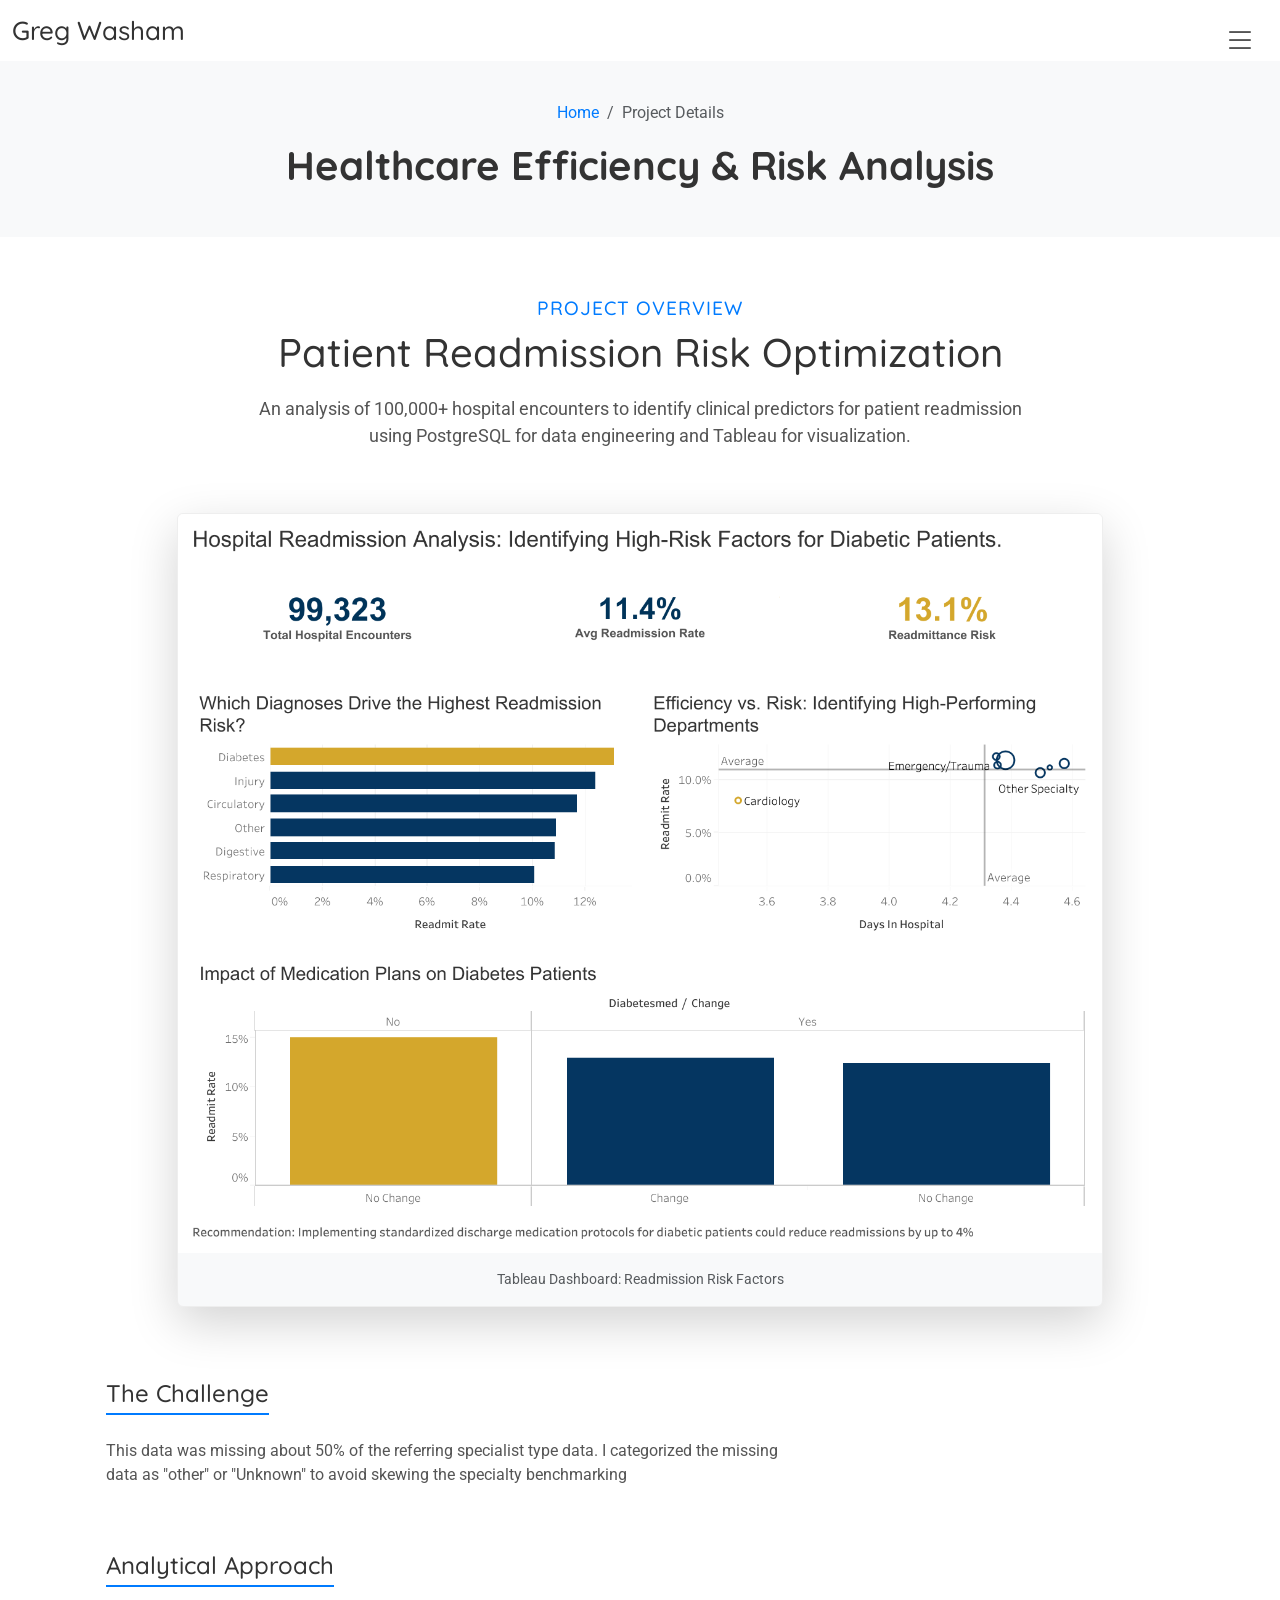
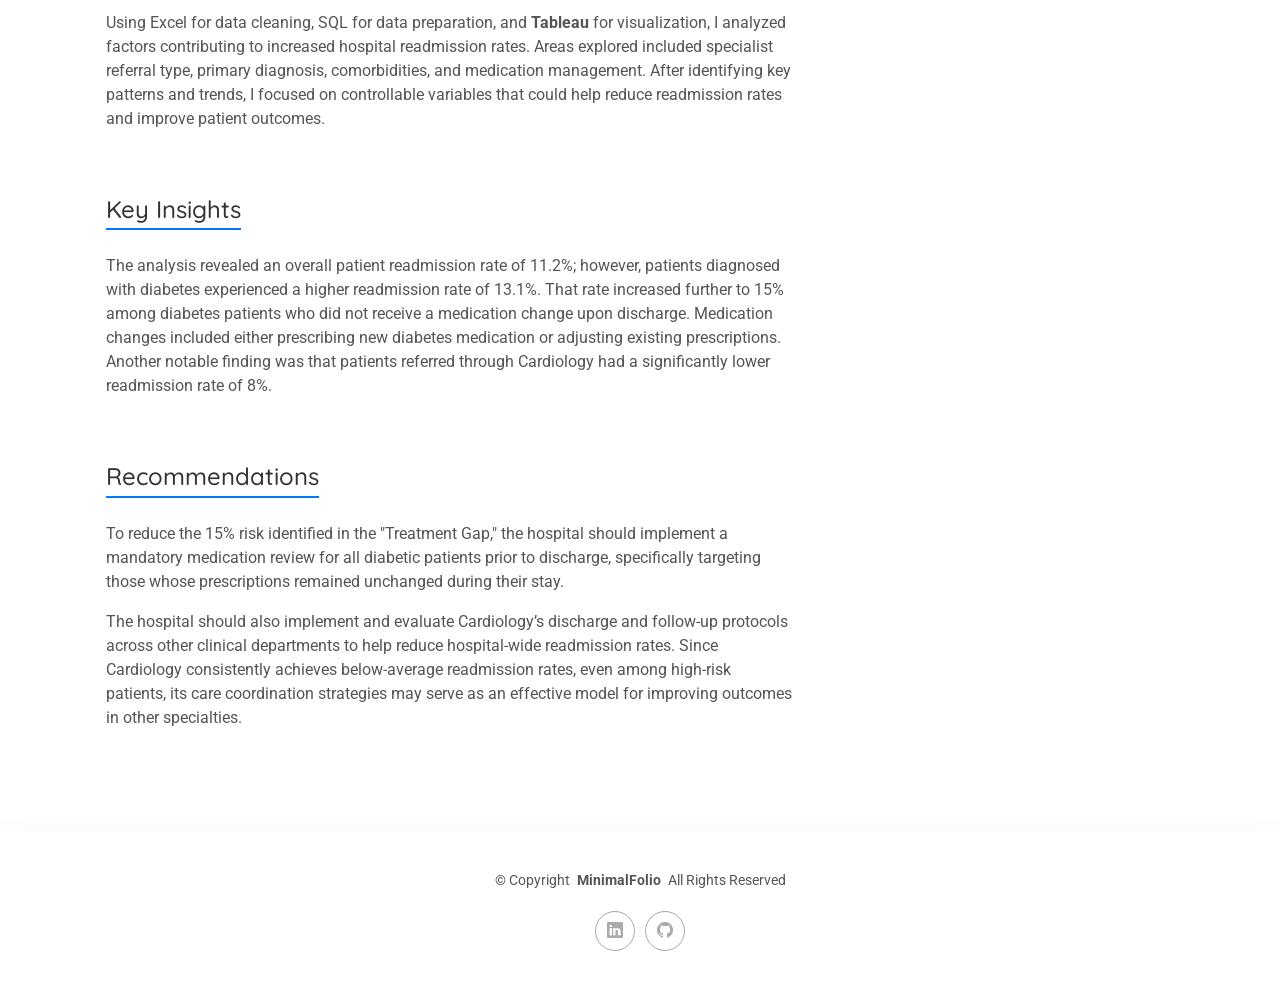
==== commit 33ac8993: "Updated all portfolio project pages" ====
--- a/portfolio-details-diabetes.html
+++ b/portfolio-details-diabetes.html
@@ -85,35 +85,52 @@
         </div>
       </div>
 
-      <div class="row gy-4">
-        <!-- Left Side: Detail Text -->
-        <div class="col-lg-8">
-          <div class="content-box p-4">
-            <h4 style="border-bottom: 2px solid #007bff; display: inline-block; padding-bottom: 5px;">The Challenge</h4>
-            <p class="mt-3">Processing a high-volume, "messy" healthcare dataset required significant cleaning, handling vertical data formats, and type-casting in <strong>PostgreSQL</strong> to ensure data integrity.</p>
+      <!-- Content Row -->
+        <div class="row gy-4">
 
-            <h4 class="mt-5" style="border-bottom: 2px solid #007bff; display: inline-block; padding-bottom: 5px;">Clinical Approach</h4>
-            <p class="mt-3">Leveraging my <strong>Doctor of Chiropractic</strong> background, I engineering clinical features—such as identifying emergency vs. elective admission impacts—to ensure the model's findings remained medically relevant.</p>
+          <!-- Left Content -->
+          <div class="col-lg-8">
+
+            <div class="content-box p-4">
+
+              <h4 style="border-bottom: 2px solid #007bff; display: inline-block; padding-bottom: 5px;">
+                The Challenge
+              </h4>
+
+              <p class="mt-3">
+                This data was missing about 50% of the referring specialist type data. I categorized the missing data as "other" or "Unknown" to avoid skewing the specialty benchmarking
+              </p>
+
+              <h4 class="mt-5" style="border-bottom: 2px solid #007bff; display: inline-block; padding-bottom: 5px;">
+                Analytical Approach
+              </h4>
+
+              <p class="mt-3">
+                Using Excel for data cleaning, SQL for data preparation, and <strong>Tableau</strong> for visualization, I analyzed factors contributing to increased hospital readmission rates. Areas explored included specialist referral type, primary diagnosis, comorbidities, and medication management. After identifying key patterns and trends, I focused on controllable variables that could help reduce readmission rates and improve patient outcomes.
+              </p>
+
+              <h4 class="mt-5" style="border-bottom: 2px solid #007bff; display: inline-block; padding-bottom: 5px;">
+                Key Insights
+              </h4>
+
+              <p class="mt-3">
+                The analysis revealed an overall patient readmission rate of 11.2%; however, patients diagnosed with diabetes experienced a higher readmission rate of 13.1%. That rate increased further to 15% among diabetes patients who did not receive a medication change upon discharge. Medication changes included either prescribing new diabetes medication or adjusting existing prescriptions. Another notable finding was that patients referred through Cardiology had a significantly lower readmission rate of 8%.
+              </p>
+
+              <h4 class="mt-5" style="border-bottom: 2px solid #007bff; display: inline-block; padding-bottom: 5px;">
+                Recommendations
+              </h4>
+
+              <p class="mt-3">
+                To reduce the 15% risk identified in the "Treatment Gap," the hospital should implement a mandatory medication review for all diabetic patients prior to discharge, specifically targeting those whose prescriptions remained unchanged during their stay. 
+              </p>
+              <p class="mt-3">
+                The hospital should also implement and evaluate Cardiology’s discharge and follow-up protocols across other clinical departments to help reduce hospital-wide readmission rates. Since Cardiology consistently achieves below-average readmission rates, even among high-risk patients, its care coordination strategies may serve as an effective model for improving outcomes in other specialties.
+              </p>
+
+            </div>
+
           </div>
-        </div>
-
-        <!-- Right Side: Quick Stats -->
-        <div class="col-lg-4">
-          <div class="p-4 rounded" style="background: #f0f7ff; border-left: 5px solid #007bff;">
-            <h4 style="font-size: 1.1rem; font-weight: 700;">Project Tech Stack</h4>
-            <ul class="list-unstyled mt-3">
-              <li class="mb-2"><i class="bi bi-check2-circle text-primary me-2"></i> <strong>Database:</strong> PostgreSQL</li>
-              <li class="mb-2"><i class="bi bi-check2-circle text-primary me-2"></i> <strong>Visuals:</strong> Tableau</li>
-              <li class="mb-2"><i class="bi bi-check2-circle text-primary me-2"></i> <strong>Version Control:</strong> GitHub</li>
-              <li class="mb-2"><i class="bi bi-check2-circle text-primary me-2"></i> <strong>Tools:</strong> VS Code</li>
-            </ul>
-            <hr>
-            <a href="https://github.com/" class="btn btn-primary w-100 mt-2">View Code on GitHub</a>
-          </div>
-        </div>
-      </div>
-
-    </div>
   </section>
 
 </main>
@@ -121,11 +138,11 @@
   <footer id="footer" class="footer">
     <div class="container">
       <div class="copyright text-center">
-        <p>© <span>Copyright</span> <strong class="px-1">Greg Washam</strong> <span>All Rights Reserved</span></p>
+        <p>© <span>Copyright</span> <strong class="px-1">MinimalFolio</strong> <span>All Rights Reserved</span></p>
       </div>
       <div class="social-links d-flex justify-content-center">
-        <a href="https://www.linkedin.com/in/gregwasham/"><i class="bi bi-linkedin"></i></a>
-        <a href="https://github.com/"><i class="bi bi-github"></i></a>
+        <a href="https://https://www.linkedin.com/in/greg-washam-49952035b/ "><i class="bi bi-linkedin"></i></a>
+        <a href="https://github.com/gregwashamjr"><i class="bi bi-github"></i></a>
       </div>
     </div>
   </footer>
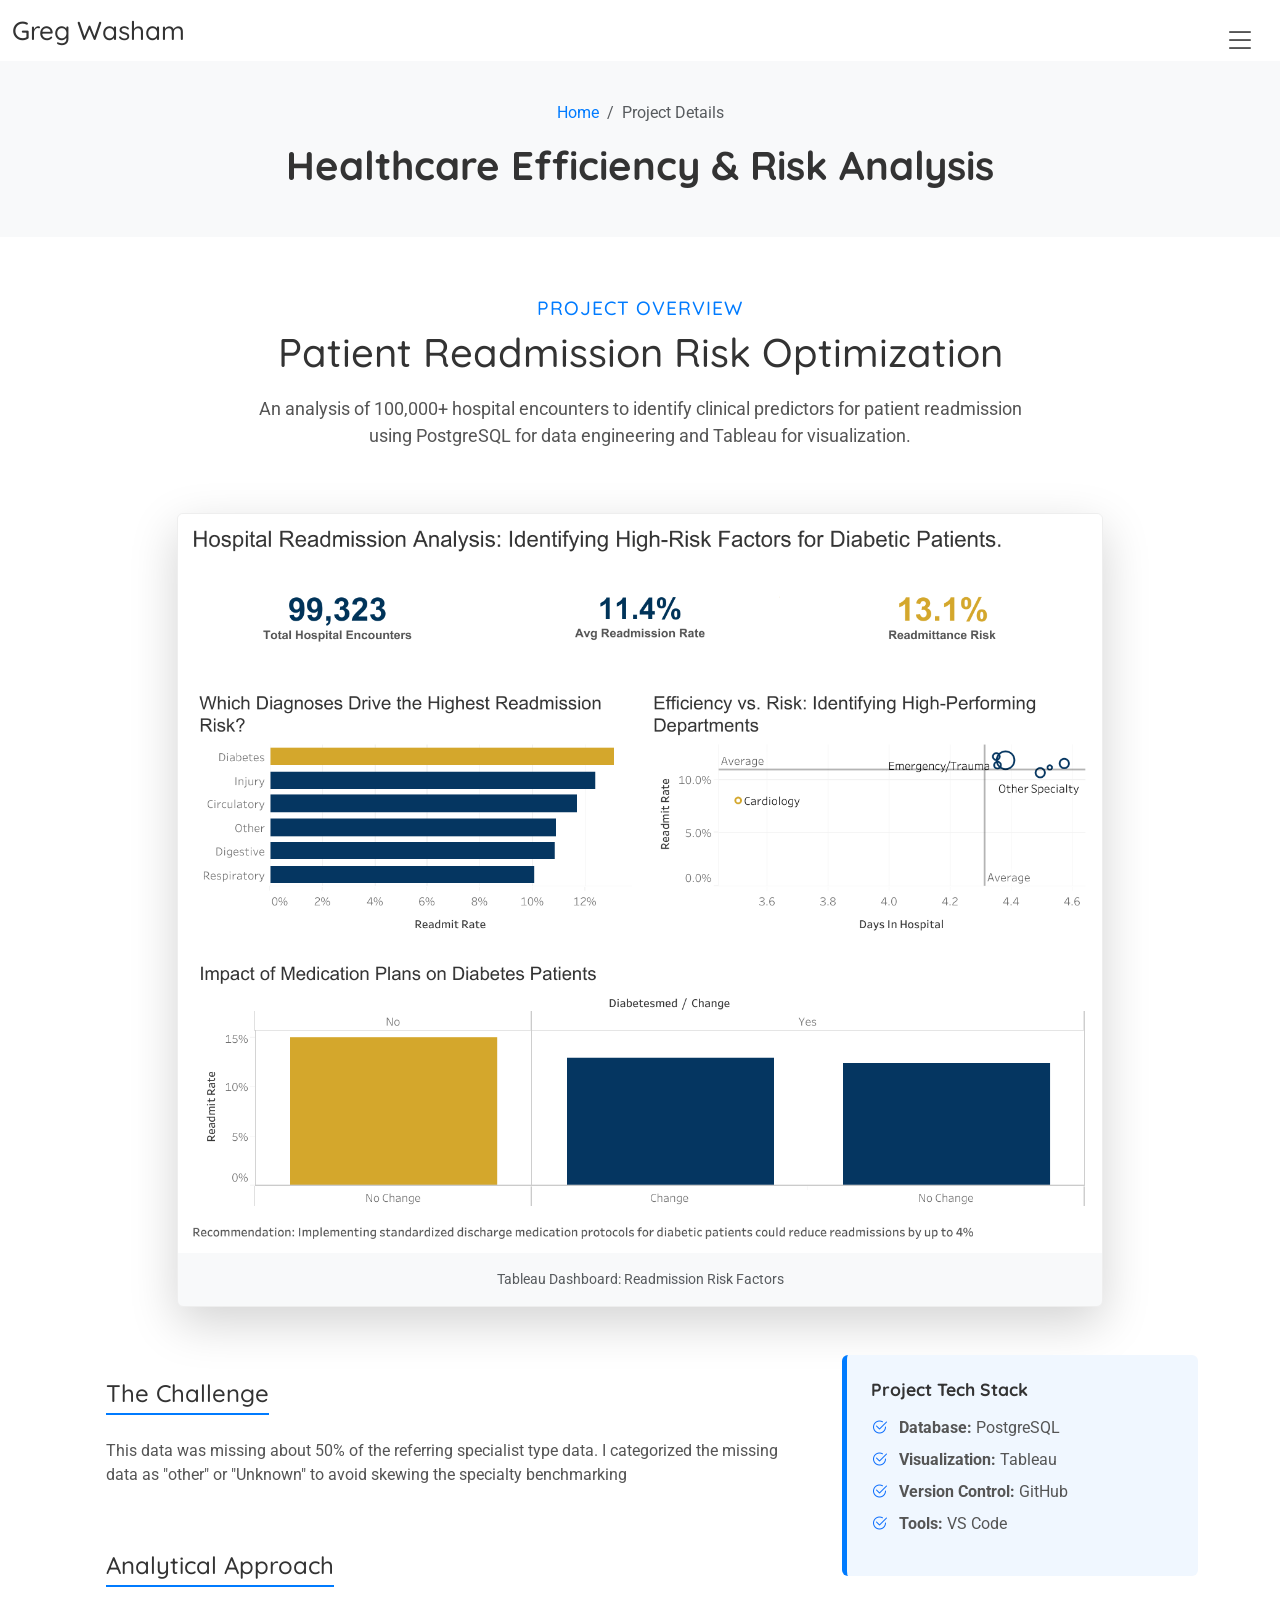
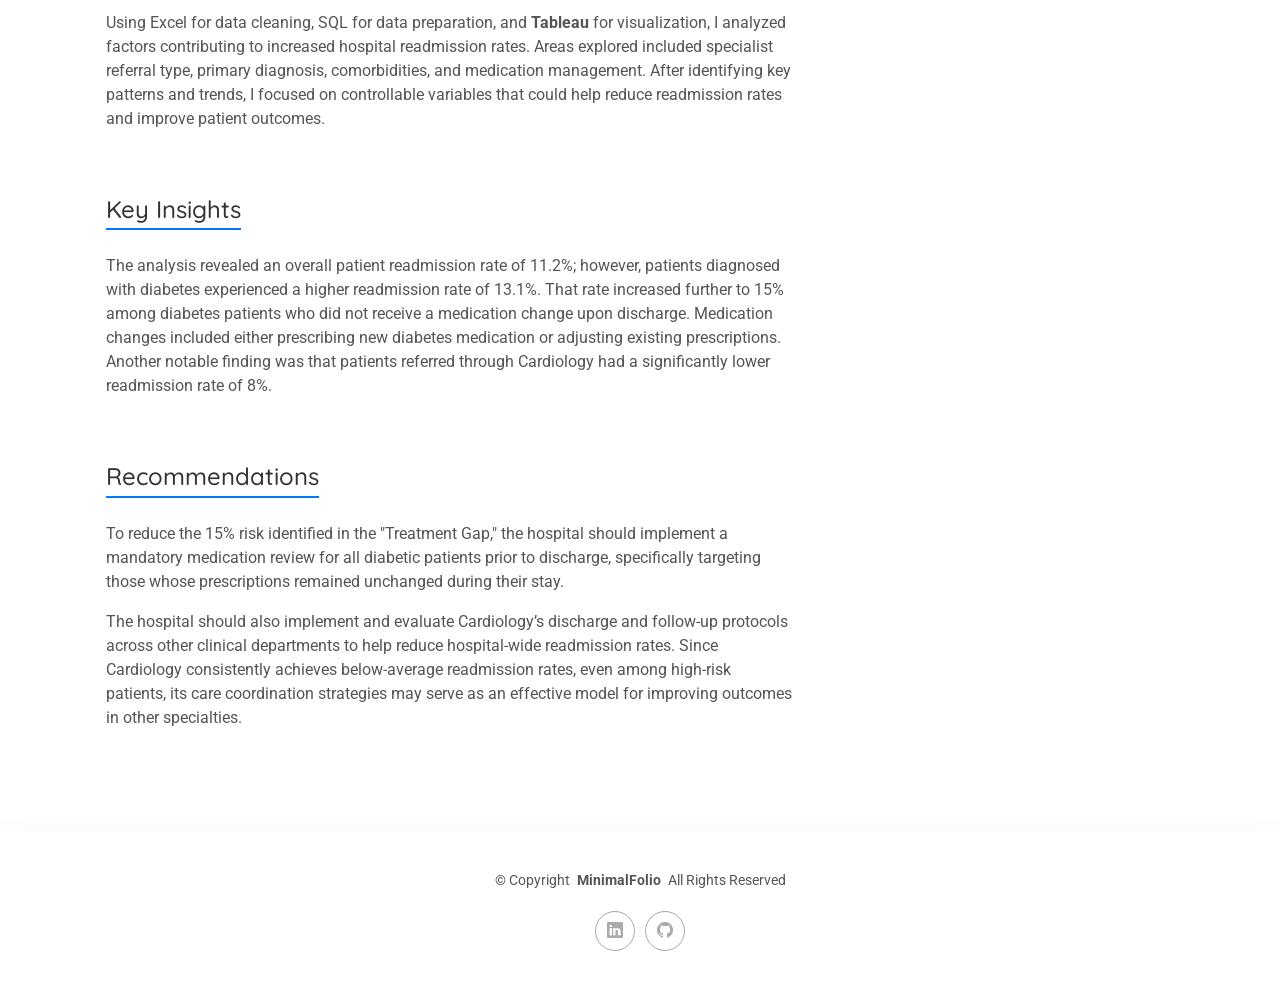
==== commit 54dcfee3: "Add right tech stack section to diabetes portfolio project" ====
--- a/portfolio-details-diabetes.html
+++ b/portfolio-details-diabetes.html
@@ -131,8 +131,39 @@
             </div>
 
           </div>
-  </section>
+          <!-- Right Sidebar -->
+          <div class="col-lg-4">
 
+            <div class="p-4 rounded" style="background: #f0f7ff; border-left: 5px solid #007bff;">
+
+              <h4 style="font-size: 1.1rem; font-weight: 700;">
+                Project Tech Stack
+              </h4>
+
+              <ul class="list-unstyled mt-3">
+
+                <li class="mb-2">
+                  <i class="bi bi-check2-circle text-primary me-2"></i>
+                  <strong>Database:</strong> PostgreSQL
+                </li>
+
+                <li class="mb-2">
+                  <i class="bi bi-check2-circle text-primary me-2"></i>
+                  <strong>Visualization:</strong> Tableau
+                </li>
+
+                <li class="mb-2">
+                  <i class="bi bi-check2-circle text-primary me-2"></i>
+                  <strong>Version Control:</strong> GitHub
+                </li>
+
+                <li class="mb-2">
+                  <i class="bi bi-check2-circle text-primary me-2"></i>
+                  <strong>Tools:</strong> VS Code
+                </li>
+
+              </ul>     
+    </section>
 </main>
 
   <footer id="footer" class="footer">
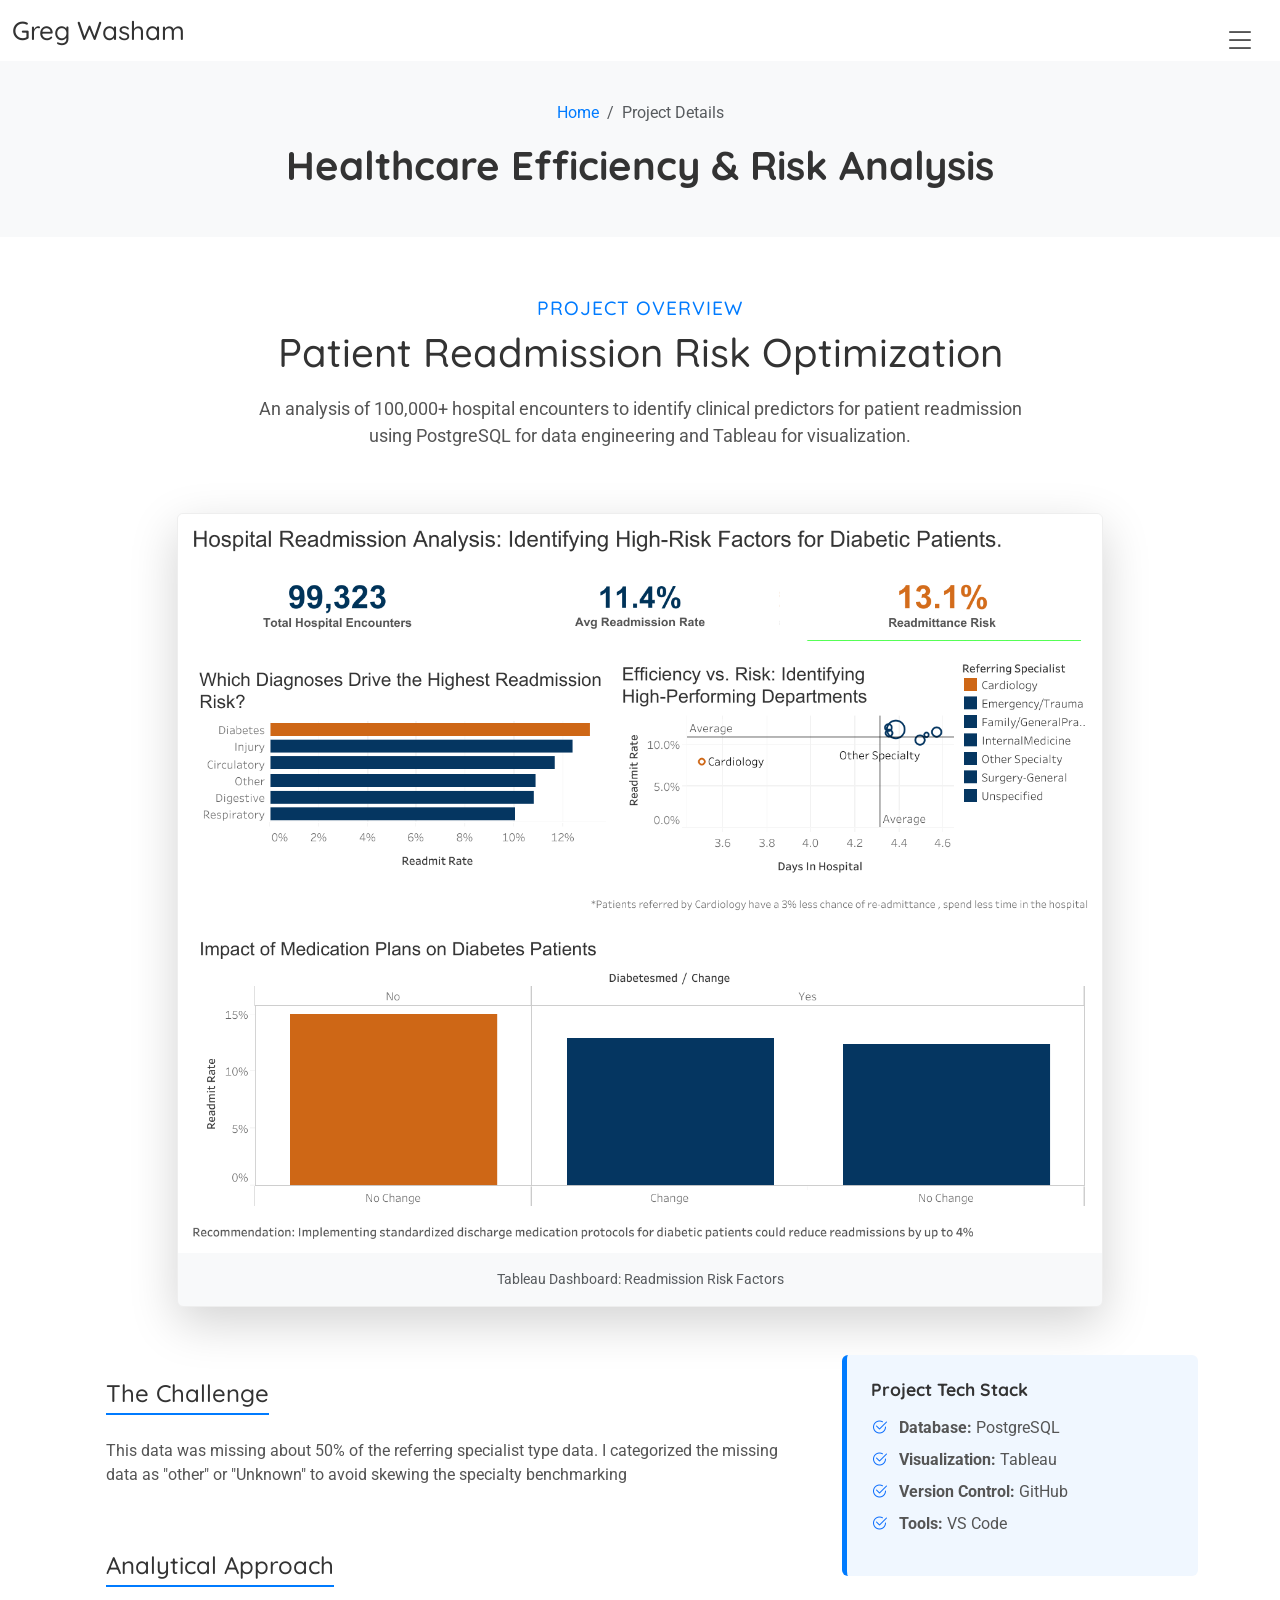
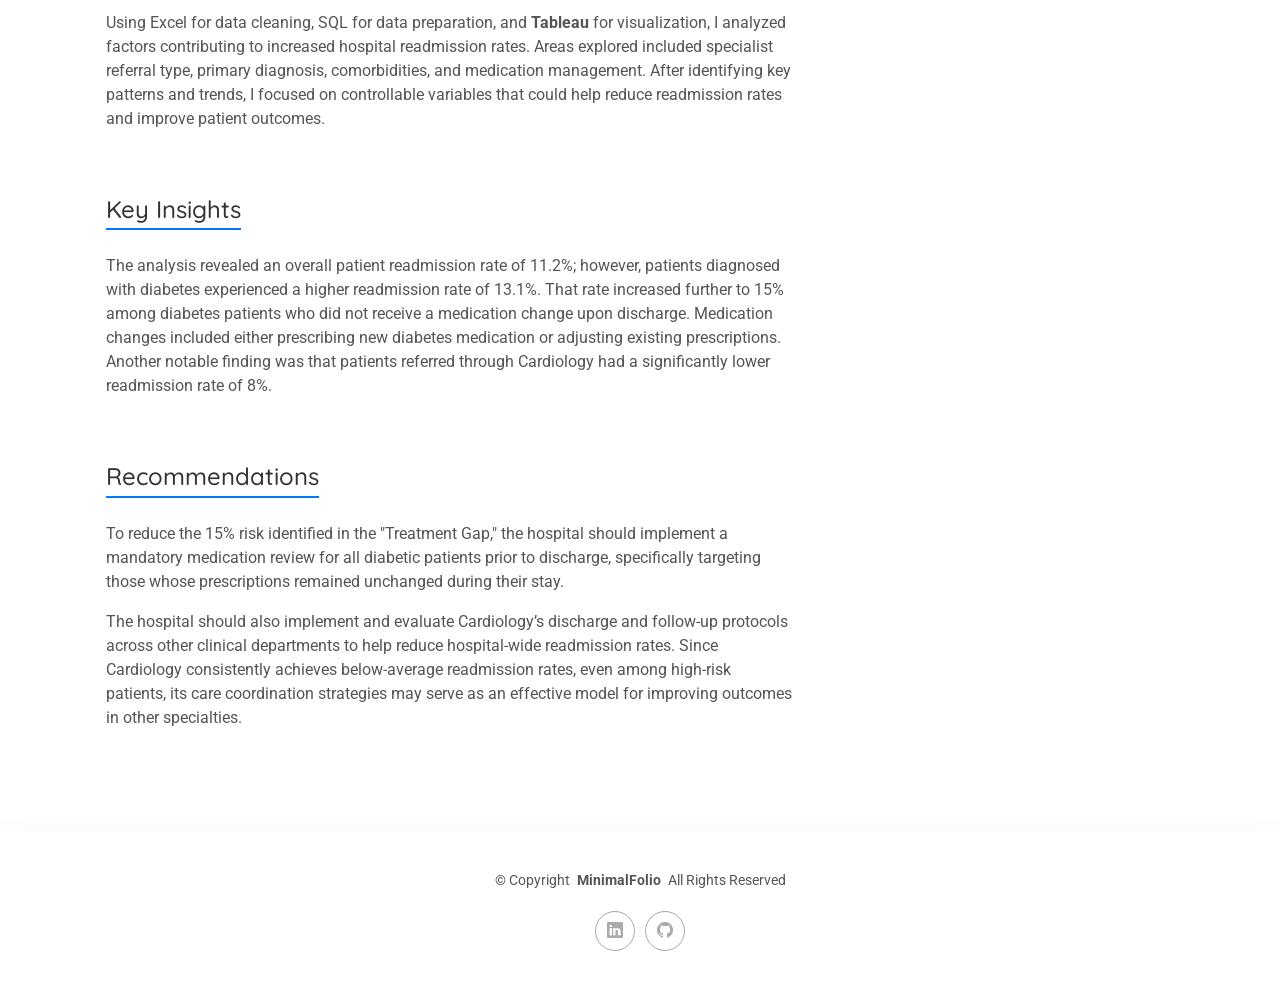
==== commit 58e32ced: "Updated image path" ====
--- a/portfolio-details-diabetes.html
+++ b/portfolio-details-diabetes.html
@@ -79,7 +79,7 @@
         <div class="col-lg-10">
           <div class="shadow-lg rounded overflow-hidden bg-light" style="min-height: 300px; border: 1px solid #eee;">
             <!-- Remember to add your screenshot to this path -->
-            <img src="assets/img/portfolio/diabetes-dashboard-main (2).png" alt="Tableau Dashboard" class="img-fluid">
+            <img src="assets/img/portfolio/diabetes-dashboard-main-V2.png" alt="Tableau Dashboard" class="img-fluid">
             <div class="p-3 text-center text-muted small">Tableau Dashboard: Readmission Risk Factors</div>
           </div>
         </div>
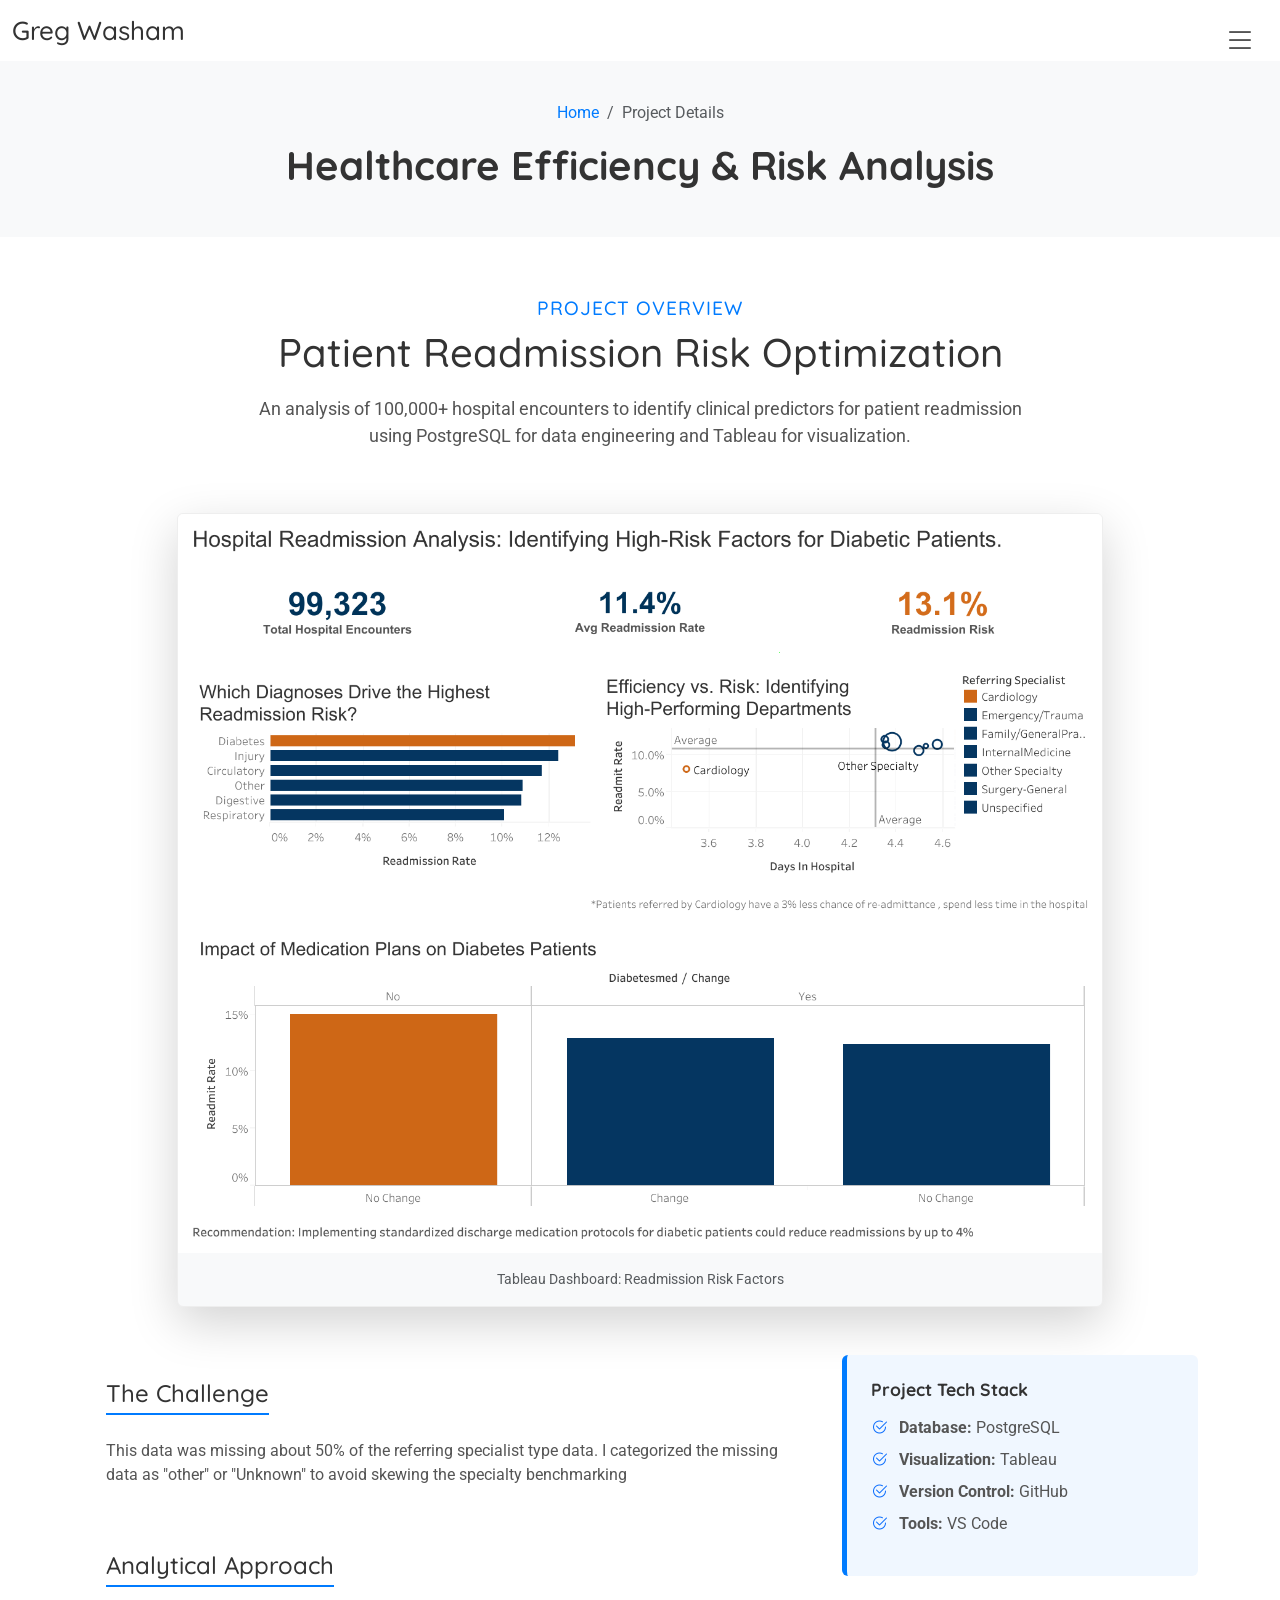
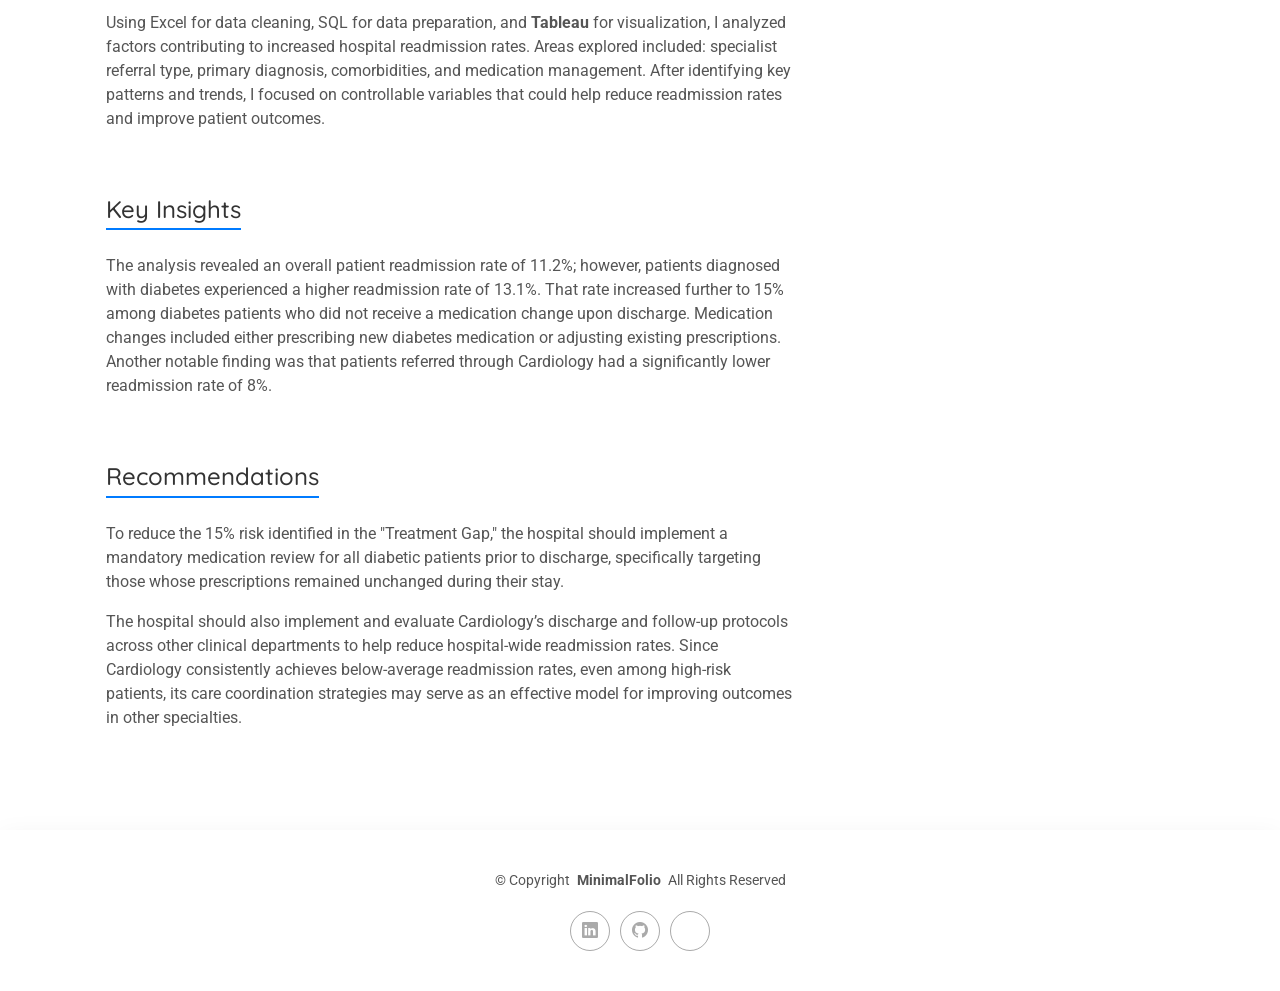
==== commit c8992fa9: "Corrected spelling errors" ====
--- a/portfolio-details-diabetes.html
+++ b/portfolio-details-diabetes.html
@@ -106,7 +106,7 @@
               </h4>
 
               <p class="mt-3">
-                Using Excel for data cleaning, SQL for data preparation, and <strong>Tableau</strong> for visualization, I analyzed factors contributing to increased hospital readmission rates. Areas explored included specialist referral type, primary diagnosis, comorbidities, and medication management. After identifying key patterns and trends, I focused on controllable variables that could help reduce readmission rates and improve patient outcomes.
+                Using Excel for data cleaning, SQL for data preparation, and <strong>Tableau</strong> for visualization, I analyzed factors contributing to increased hospital readmission rates. Areas explored included: specialist referral type, primary diagnosis, comorbidities, and medication management. After identifying key patterns and trends, I focused on controllable variables that could help reduce readmission rates and improve patient outcomes.
               </p>
 
               <h4 class="mt-5" style="border-bottom: 2px solid #007bff; display: inline-block; padding-bottom: 5px;">
@@ -174,6 +174,7 @@
       <div class="social-links d-flex justify-content-center">
         <a href="https://https://www.linkedin.com/in/greg-washam-49952035b/ "><i class="bi bi-linkedin"></i></a>
         <a href="https://github.com/gregwashamjr"><i class="bi bi-github"></i></a>
+        <a href="https://public.tableau.com/app/profile/greg.washam/viz/DiabetesDataAnalysis_17775820265220/HospitalReadmissionAnalysisIdentifyingHigh-RiskFactorsforDiabeticPatients_"></i></a>
       </div>
     </div>
   </footer>
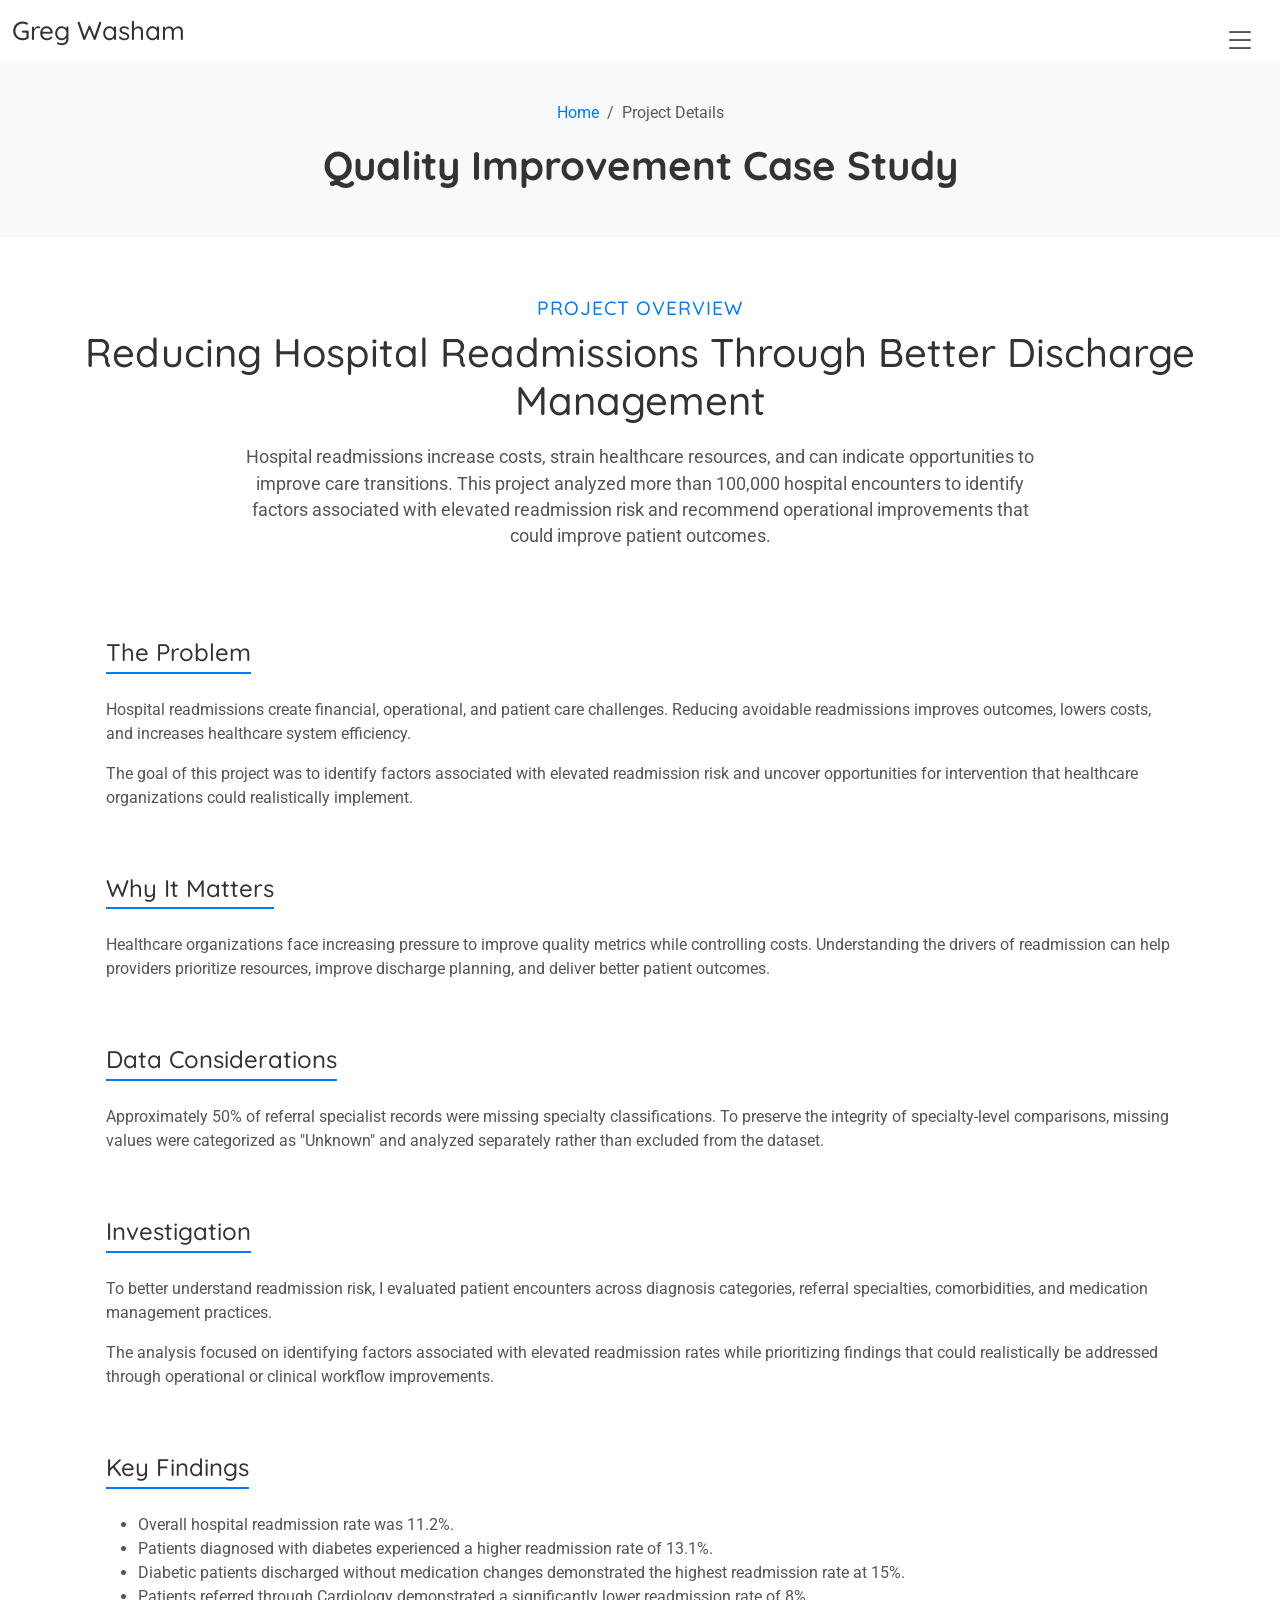
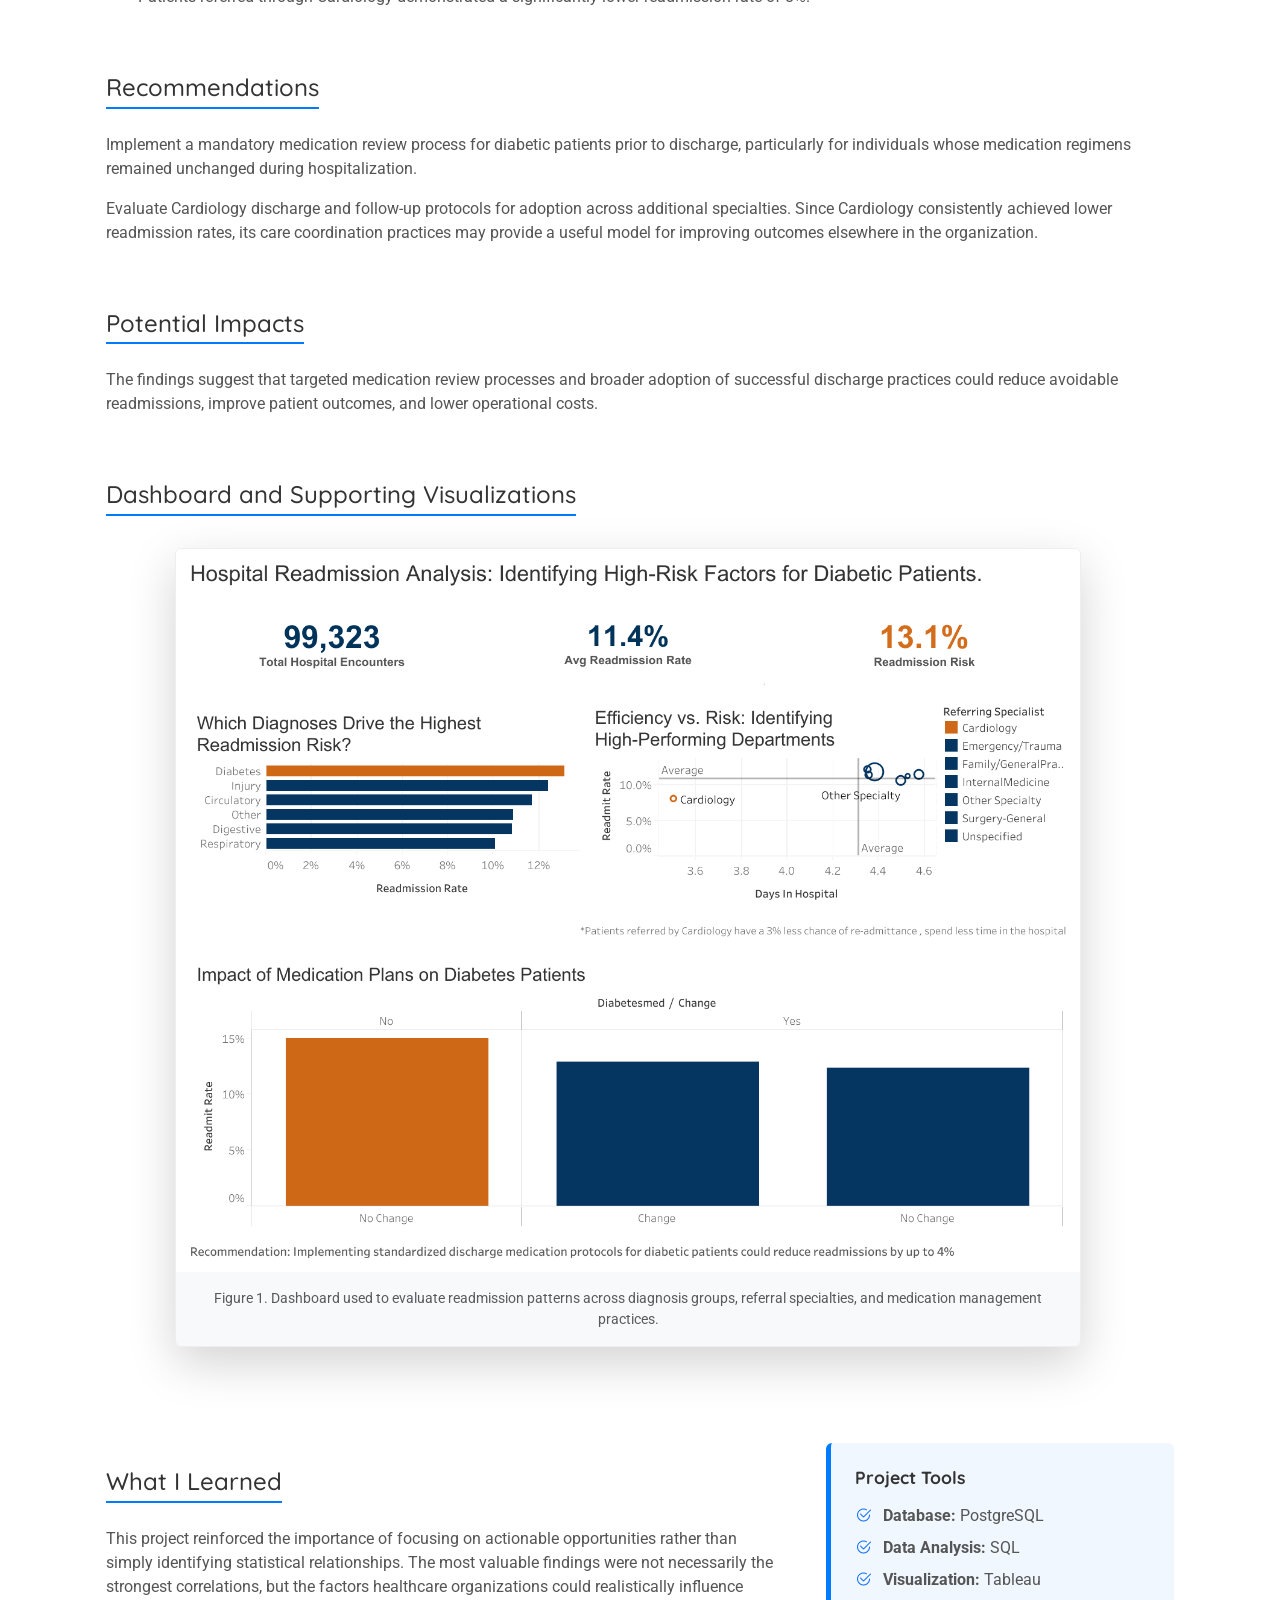
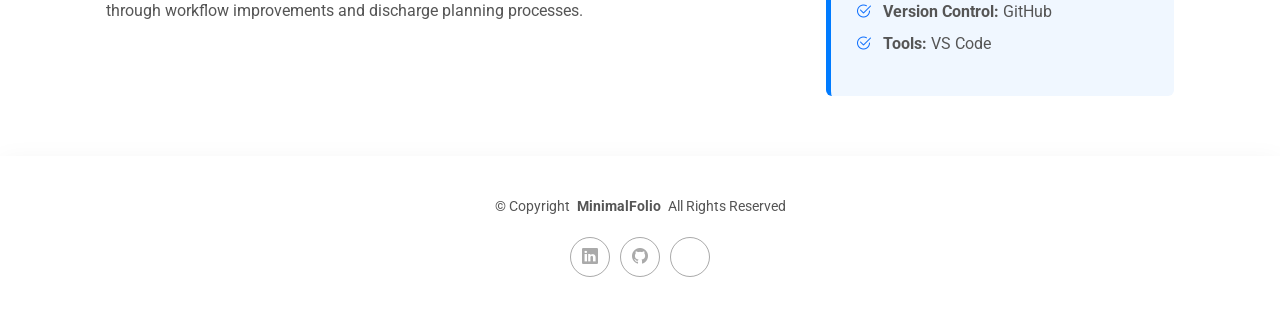
==== commit c06182e2: "Updated porject pages" ====
--- a/portfolio-details-diabetes.html
+++ b/portfolio-details-diabetes.html
@@ -56,7 +56,7 @@
           <li class="breadcrumb-item active">Project Details</li>
         </ol>
       </nav>
-      <h1 style="font-weight: 700;">Healthcare Efficiency & Risk Analysis</h1>
+      <h1 style="font-weight: 700;">Quality Improvement Case Study</h1>
     </div>
   </div>
 
@@ -67,103 +67,174 @@
       <div class="row text-center mb-5">
         <div class="col-lg-12">
           <h2 style="color: #007bff; font-size: 1.2rem; text-transform: uppercase; letter-spacing: 1px;">Project Overview</h2>
-          <h3 style="font-size: 2.5rem; margin-bottom: 20px;">Patient Readmission Risk Optimization</h3>
+          <h3 style="font-size: 2.5rem; margin-bottom: 20px;">Reducing Hospital Readmissions Through Better Discharge Management</h3>
           <p class="mx-auto" style="max-width: 800px; font-size: 1.1rem; color: #555;">
-            An analysis of 100,000+ hospital encounters to identify clinical predictors for patient readmission using PostgreSQL for data engineering and Tableau for visualization.
+             Hospital readmissions increase costs, strain healthcare resources, and can indicate opportunities to improve care transitions. This project analyzed more than 100,000 hospital encounters to identify factors associated with elevated readmission risk and recommend operational improvements that could improve patient outcomes.
           </p>
         </div>
       </div>
 
+    
+      <!-- Content Row -->
+        <div class="row gy-4">
+
+          <!-- Left Content -->
+          <div class="col">
+
+            <div class="content-box p-4">
+
+              <h4 style="border-bottom: 2px solid #007bff; display: inline-block; padding-bottom: 5px;">
+                The Problem
+              </h4>
+
+              <p class="mt-3">
+                Hospital readmissions create financial, operational, and patient care challenges. Reducing avoidable readmissions improves outcomes, lowers costs, and increases healthcare system efficiency.
+              </p>
+
+              <p class="mt-3">
+                The goal of this project was to identify factors associated with elevated readmission risk and uncover opportunities for intervention that healthcare organizations could realistically implement.
+              </p>
+
+              <h4 class="mt-5" style="border-bottom: 2px solid #007bff; display: inline-block; padding-bottom: 5px;">
+                Why It Matters
+              </h4>
+
+              <p class="mt-3">
+                Healthcare organizations face increasing pressure to improve quality metrics while controlling costs. Understanding the drivers of readmission can help providers prioritize resources, improve discharge planning, and deliver better patient outcomes.
+              </p>
+
+              <h4 class="mt-5" style="border-bottom: 2px solid #007bff; display: inline-block; padding-bottom: 5px;">
+                Data Considerations
+              </h4>
+
+              <p class="mt-3">
+                Approximately 50% of referral specialist records were missing specialty classifications. To preserve the integrity of specialty-level comparisons, missing values were categorized as "Unknown" and analyzed separately rather than excluded from the dataset.
+              </p>
+
+              <h4 class="mt-5" style="border-bottom: 2px solid #007bff; display: inline-block; padding-bottom: 5px;">
+                Investigation
+              </h4>
+
+              <p class="mt-3">
+                To better understand readmission risk, I evaluated patient encounters across diagnosis categories, referral specialties, comorbidities, and medication management practices.
+              </p>
+
+              <p class="mt-3">
+                The analysis focused on identifying factors associated with elevated readmission rates while prioritizing findings that could realistically be addressed through operational or clinical workflow improvements.
+              </p>
+
+              <h4 class="mt-5" style="border-bottom: 2px solid #007bff; display: inline-block; padding-bottom: 5px;">
+                Key Findings
+              </h4>
+
+              <ul class="mt-3">
+                <li>Overall hospital readmission rate was 11.2%.</li>
+                <li>Patients diagnosed with diabetes experienced a higher readmission rate of 13.1%.</li>
+                <li>Diabetic patients discharged without medication changes demonstrated the highest readmission rate at 15%.</li>
+                <li>Patients referred through Cardiology demonstrated a significantly lower readmission rate of 8%.</li>
+              </ul>
+
+              <h4 class="mt-5" style="border-bottom: 2px solid #007bff; display: inline-block; padding-bottom: 5px;">
+                Recommendations
+              </h4>
+
+              <p class="mt-3">
+                Implement a mandatory medication review process for diabetic patients prior to discharge, particularly for individuals whose medication regimens remained unchanged during hospitalization.
+              </p>
+
+              <p class="mt-3">
+                Evaluate Cardiology discharge and follow-up protocols for adoption across additional specialties. Since Cardiology consistently achieved lower readmission rates, its care coordination practices may provide a useful model for improving outcomes elsewhere in the organization.
+              </p>
+
+              <h4 class="mt-5" style="border-bottom: 2px solid #007bff; display: inline-block; padding-bottom: 5px;">
+                Potential Impacts
+              </h4>
+
+              <p class="mt-3">
+                The findings suggest that targeted medication review processes and broader adoption of successful discharge practices could reduce avoidable readmissions, improve patient outcomes, and lower operational costs.
+              </p>
+
+              <h4 class="mt-5" style="border-bottom: 2px solid #007bff; display: inline-block; padding-bottom: 5px;">
+                Dashboard and Supporting Visualizations
+              </h4>
+            </div>
+          </div>
+
+        
       <!-- Main Visual -->
       <div class="row justify-content-center mb-5">
         <div class="col-lg-10">
           <div class="shadow-lg rounded overflow-hidden bg-light" style="min-height: 300px; border: 1px solid #eee;">
             <!-- Remember to add your screenshot to this path -->
             <img src="assets/img/portfolio/diabetes-dashboard-main-V2.png" alt="Tableau Dashboard" class="img-fluid">
-            <div class="p-3 text-center text-muted small">Tableau Dashboard: Readmission Risk Factors</div>
+            <div class="p-3 text-center text-muted small">Figure 1. Dashboard used to evaluate readmission patterns across diagnosis groups, referral specialties, and medication management practices.</div>
           </div>
         </div>
       </div>
 
-      <!-- Content Row -->
-        <div class="row gy-4">
-
-          <!-- Left Content -->
-          <div class="col-lg-8">
-
-            <div class="content-box p-4">
-
-              <h4 style="border-bottom: 2px solid #007bff; display: inline-block; padding-bottom: 5px;">
-                The Challenge
-              </h4>
-
-              <p class="mt-3">
-                This data was missing about 50% of the referring specialist type data. I categorized the missing data as "other" or "Unknown" to avoid skewing the specialty benchmarking
-              </p>
-
-              <h4 class="mt-5" style="border-bottom: 2px solid #007bff; display: inline-block; padding-bottom: 5px;">
-                Analytical Approach
-              </h4>
-
-              <p class="mt-3">
-                Using Excel for data cleaning, SQL for data preparation, and <strong>Tableau</strong> for visualization, I analyzed factors contributing to increased hospital readmission rates. Areas explored included: specialist referral type, primary diagnosis, comorbidities, and medication management. After identifying key patterns and trends, I focused on controllable variables that could help reduce readmission rates and improve patient outcomes.
-              </p>
-
-              <h4 class="mt-5" style="border-bottom: 2px solid #007bff; display: inline-block; padding-bottom: 5px;">
-                Key Insights
-              </h4>
-
-              <p class="mt-3">
-                The analysis revealed an overall patient readmission rate of 11.2%; however, patients diagnosed with diabetes experienced a higher readmission rate of 13.1%. That rate increased further to 15% among diabetes patients who did not receive a medication change upon discharge. Medication changes included either prescribing new diabetes medication or adjusting existing prescriptions. Another notable finding was that patients referred through Cardiology had a significantly lower readmission rate of 8%.
-              </p>
-
-              <h4 class="mt-5" style="border-bottom: 2px solid #007bff; display: inline-block; padding-bottom: 5px;">
-                Recommendations
-              </h4>
-
-              <p class="mt-3">
-                To reduce the 15% risk identified in the "Treatment Gap," the hospital should implement a mandatory medication review for all diabetic patients prior to discharge, specifically targeting those whose prescriptions remained unchanged during their stay. 
-              </p>
-              <p class="mt-3">
-                The hospital should also implement and evaluate Cardiology’s discharge and follow-up protocols across other clinical departments to help reduce hospital-wide readmission rates. Since Cardiology consistently achieves below-average readmission rates, even among high-risk patients, its care coordination strategies may serve as an effective model for improving outcomes in other specialties.
-              </p>
-
-            </div>
-
-          </div>
-          <!-- Right Sidebar -->
-          <div class="col-lg-4">
-
-            <div class="p-4 rounded" style="background: #f0f7ff; border-left: 5px solid #007bff;">
-
-              <h4 style="font-size: 1.1rem; font-weight: 700;">
-                Project Tech Stack
-              </h4>
-
-              <ul class="list-unstyled mt-3">
-
-                <li class="mb-2">
-                  <i class="bi bi-check2-circle text-primary me-2"></i>
-                  <strong>Database:</strong> PostgreSQL
-                </li>
-
-                <li class="mb-2">
-                  <i class="bi bi-check2-circle text-primary me-2"></i>
-                  <strong>Visualization:</strong> Tableau
-                </li>
-
-                <li class="mb-2">
-                  <i class="bi bi-check2-circle text-primary me-2"></i>
-                  <strong>Version Control:</strong> GitHub
-                </li>
-
-                <li class="mb-2">
-                  <i class="bi bi-check2-circle text-primary me-2"></i>
-                  <strong>Tools:</strong> VS Code
-                </li>
-
-              </ul>     
-    </section>
+      <div class="row gy-4">
+
+    <!-- Left Content -->
+    <div class="col-lg-8">
+
+        <div class="content-box p-4">
+
+            <h4 style="border-bottom: 2px solid #007bff; display: inline-block; padding-bottom: 5px;">
+                What I Learned
+            </h4>
+
+            <p class="mt-3">
+                This project reinforced the importance of focusing on actionable opportunities rather than simply identifying statistical relationships. The most valuable findings were not necessarily the strongest correlations, but the factors healthcare organizations could realistically influence through workflow improvements and discharge planning processes.
+            </p>
+
+        </div>
+
+    </div>
+
+    <!-- Right Sidebar -->
+    <div class="col-lg-4">
+
+        <div class="p-4 rounded" style="background: #f0f7ff; border-left: 5px solid #007bff;">
+
+            <h4 style="font-size: 1.1rem; font-weight: 700;">
+                Project Tools
+            </h4>
+
+            <ul class="list-unstyled mt-3">
+
+                <li class="mb-2">
+                    <i class="bi bi-check2-circle text-primary me-2"></i>
+                    <strong>Database:</strong> PostgreSQL
+                </li>
+
+                <li class="mb-2">
+                    <i class="bi bi-check2-circle text-primary me-2"></i>
+                    <strong>Data Analysis:</strong> SQL
+                </li>
+
+                <li class="mb-2">
+                    <i class="bi bi-check2-circle text-primary me-2"></i>
+                    <strong>Visualization:</strong> Tableau
+                </li>
+
+                <li class="mb-2">
+                    <i class="bi bi-check2-circle text-primary me-2"></i>
+                    <strong>Version Control:</strong> GitHub
+                </li>
+
+                <li class="mb-2">
+                    <i class="bi bi-check2-circle text-primary me-2"></i>
+                    <strong>Tools:</strong> VS Code
+                </li>
+
+            </ul>
+
+        </div>
+
+    </div>
+
+</div>
+</section>
 </main>
 
   <footer id="footer" class="footer">
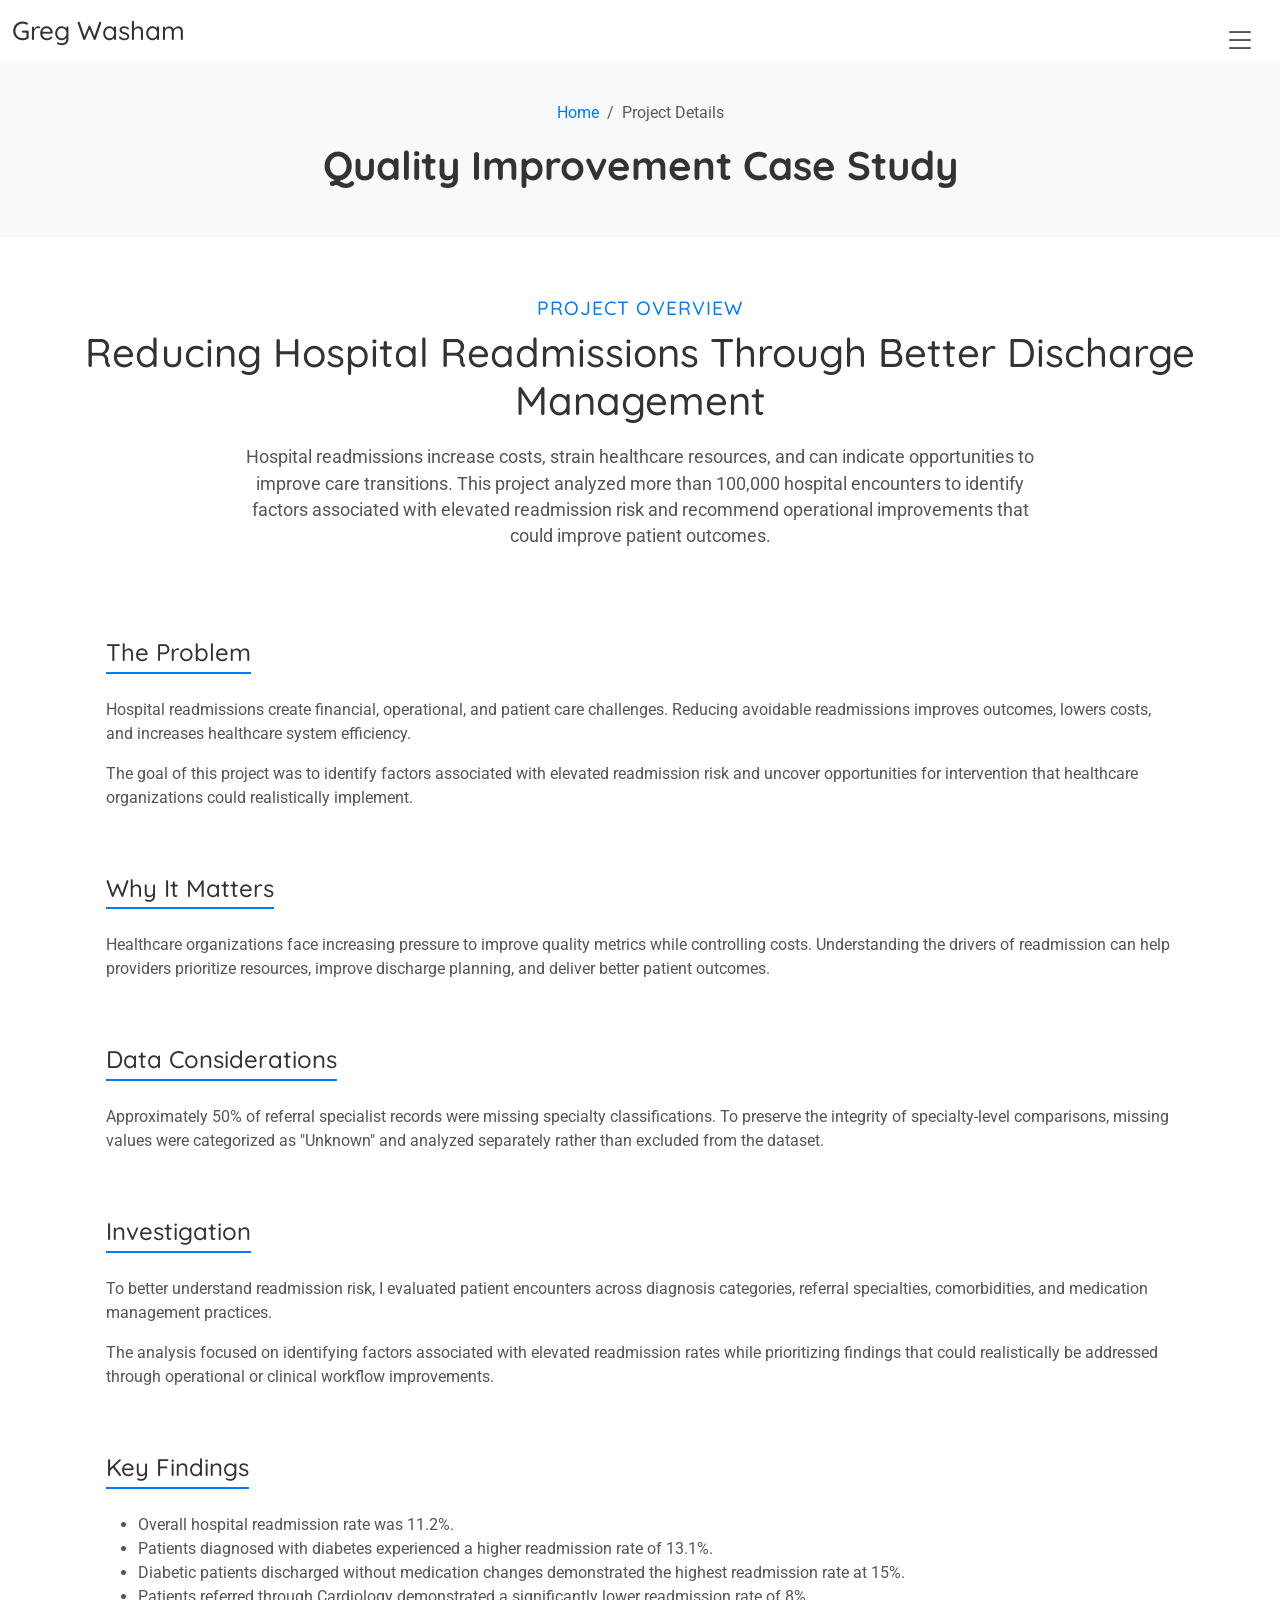
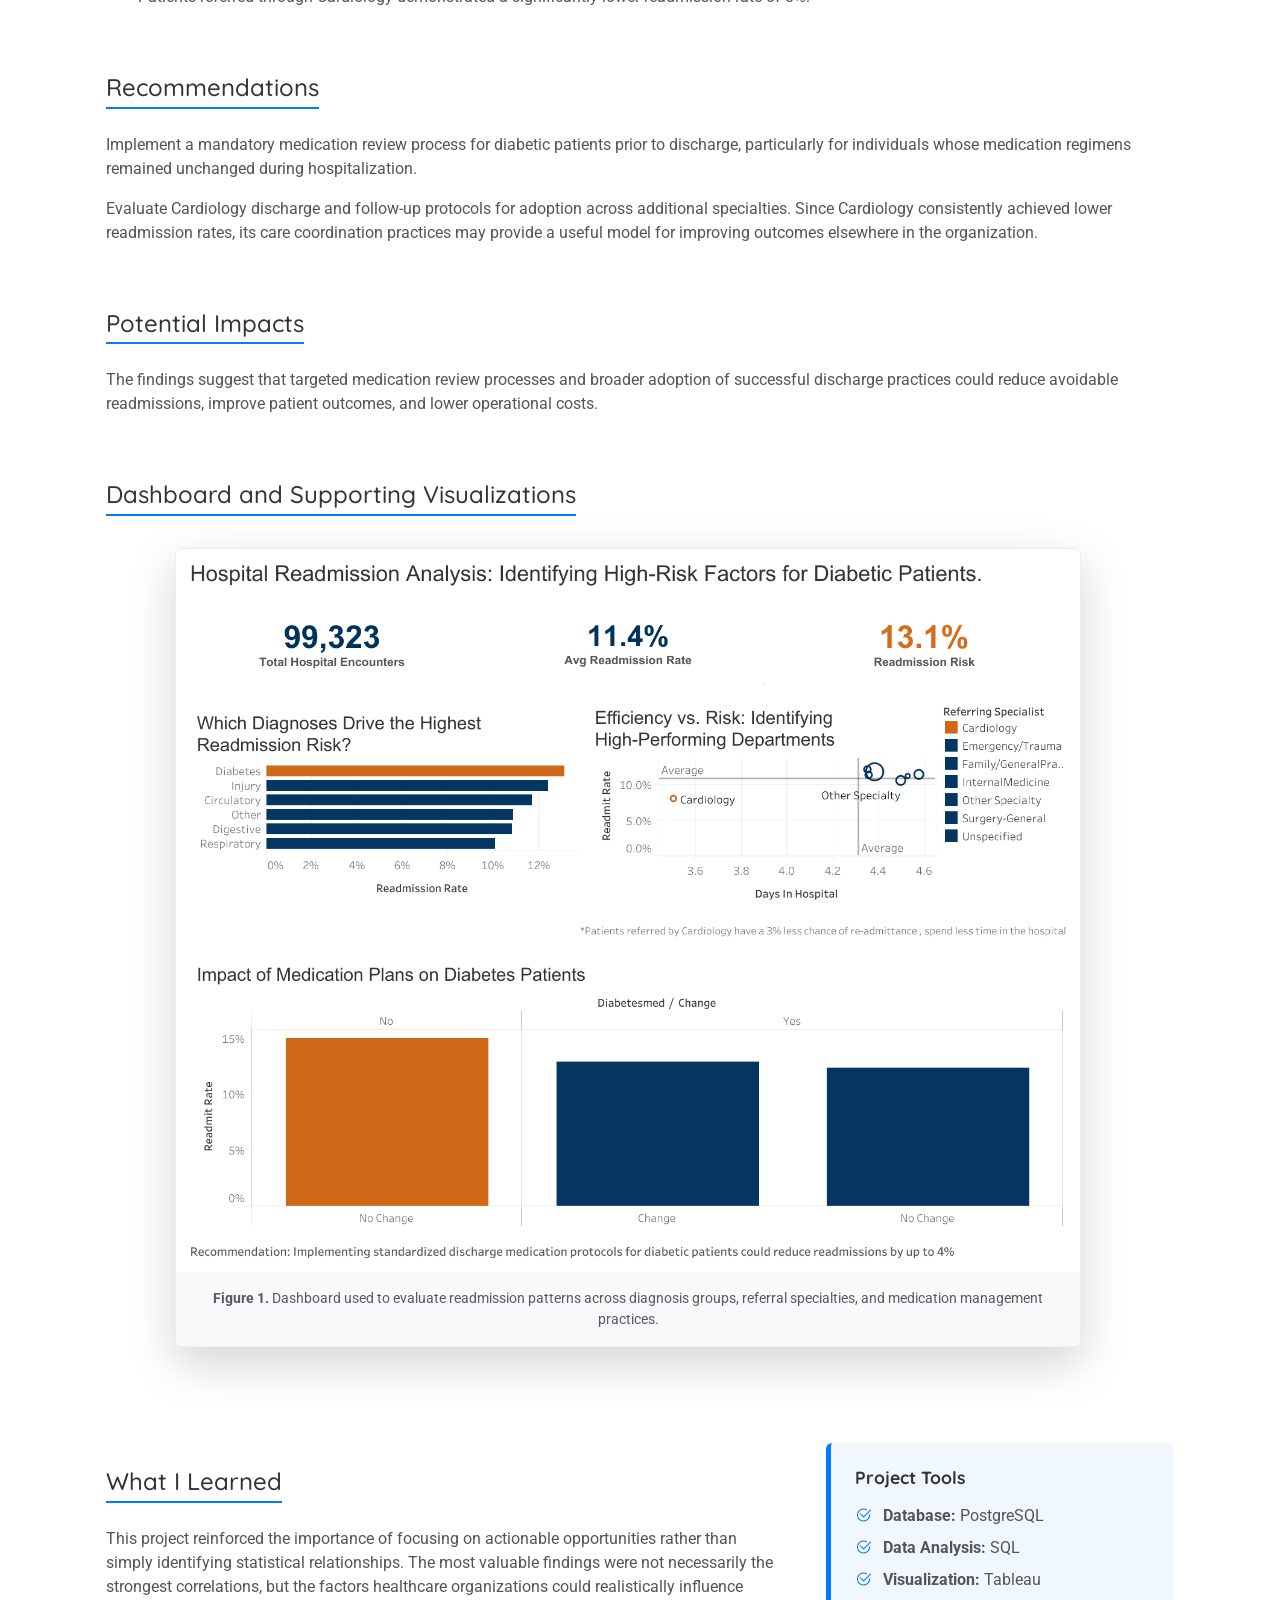
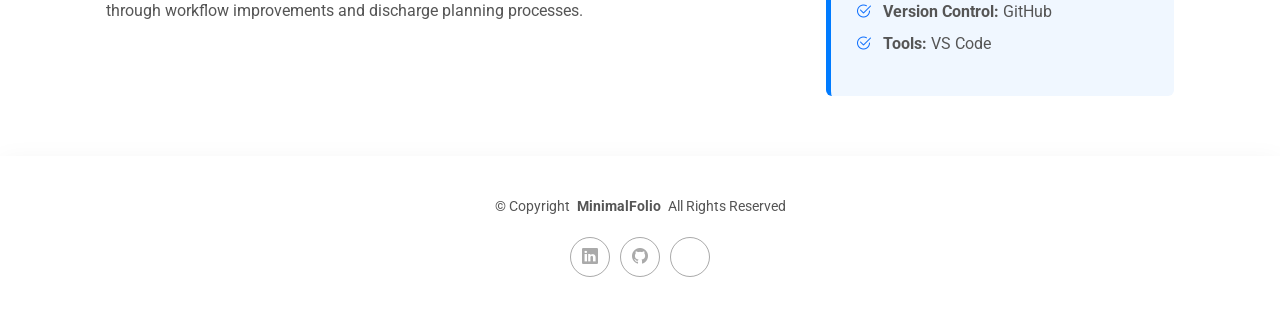
==== commit 3366d73c: "Update protfolio" ====
--- a/portfolio-details-diabetes.html
+++ b/portfolio-details-diabetes.html
@@ -167,7 +167,7 @@
           <div class="shadow-lg rounded overflow-hidden bg-light" style="min-height: 300px; border: 1px solid #eee;">
             <!-- Remember to add your screenshot to this path -->
             <img src="assets/img/portfolio/diabetes-dashboard-main-V2.png" alt="Tableau Dashboard" class="img-fluid">
-            <div class="p-3 text-center text-muted small">Figure 1. Dashboard used to evaluate readmission patterns across diagnosis groups, referral specialties, and medication management practices.</div>
+            <div class="p-3 text-center text-muted small"><strong>Figure 1.</strong> Dashboard used to evaluate readmission patterns across diagnosis groups, referral specialties, and medication management practices.</div>
           </div>
         </div>
       </div>
